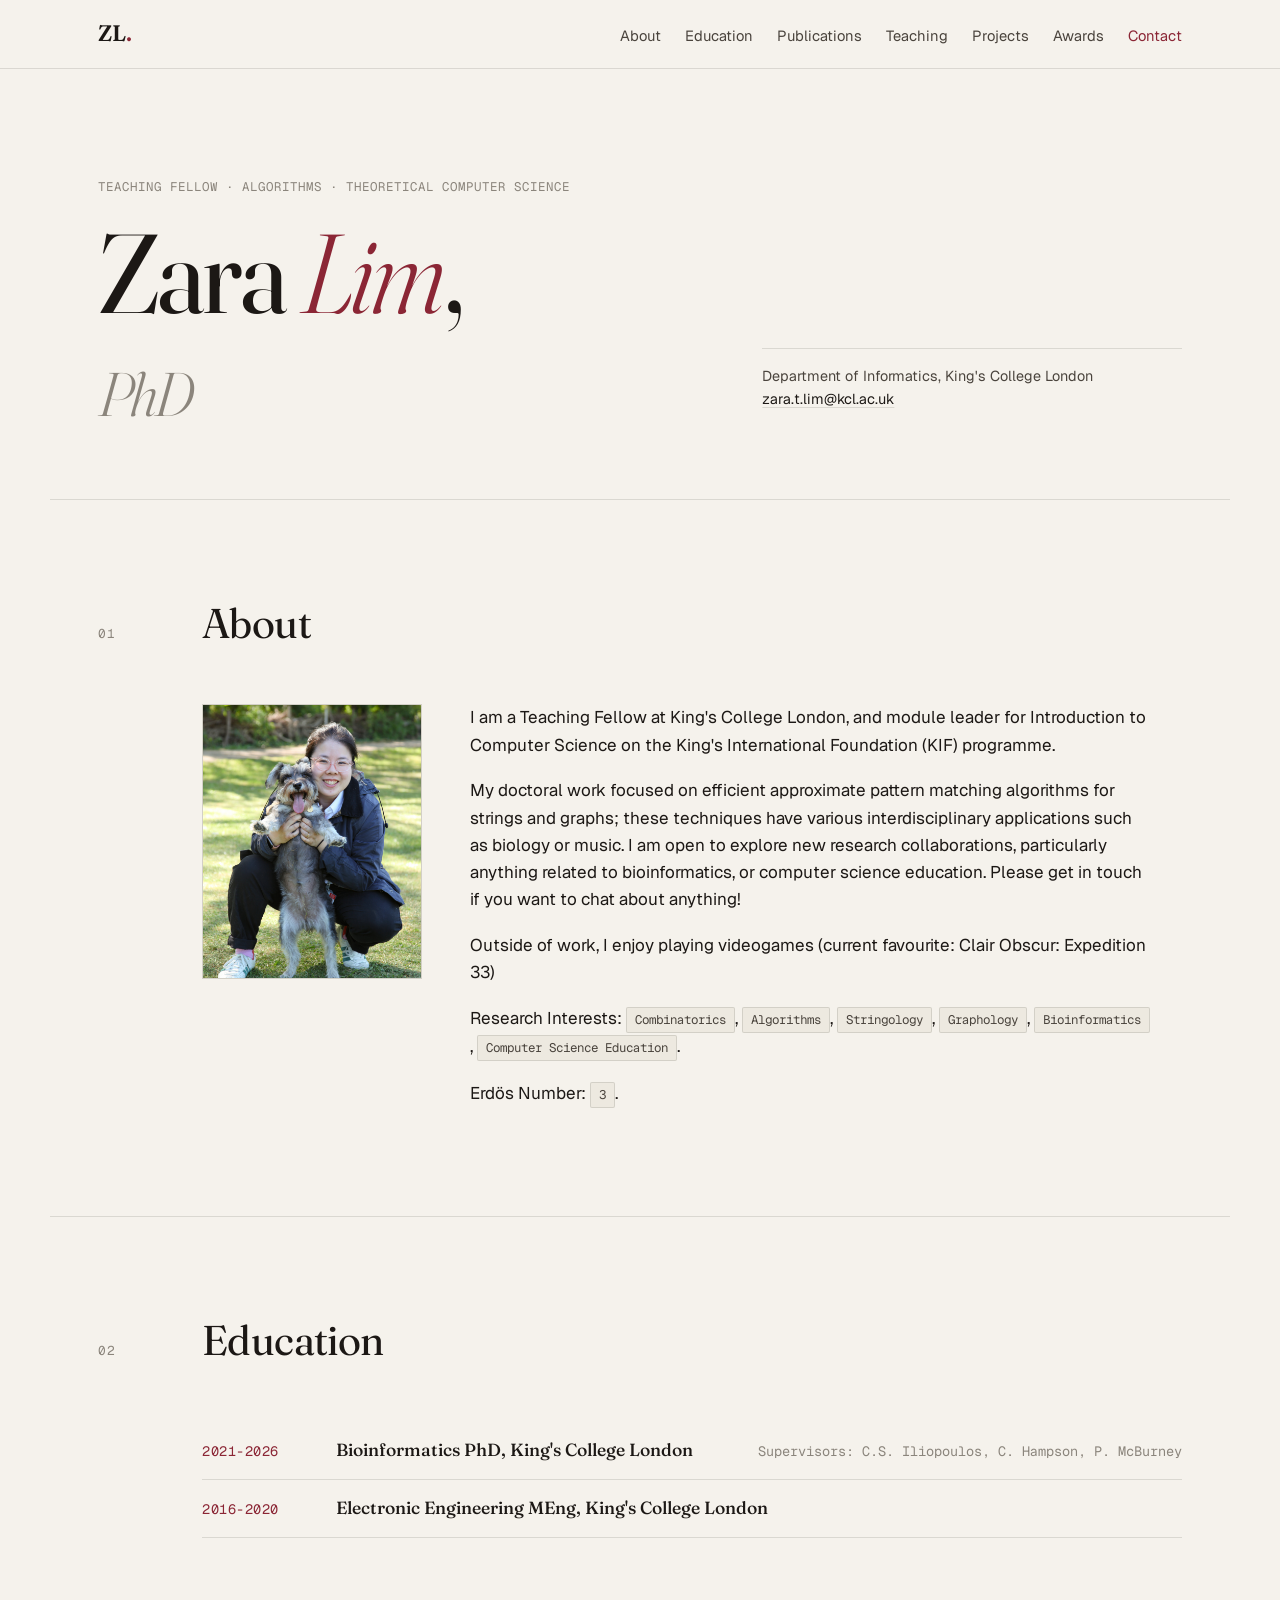
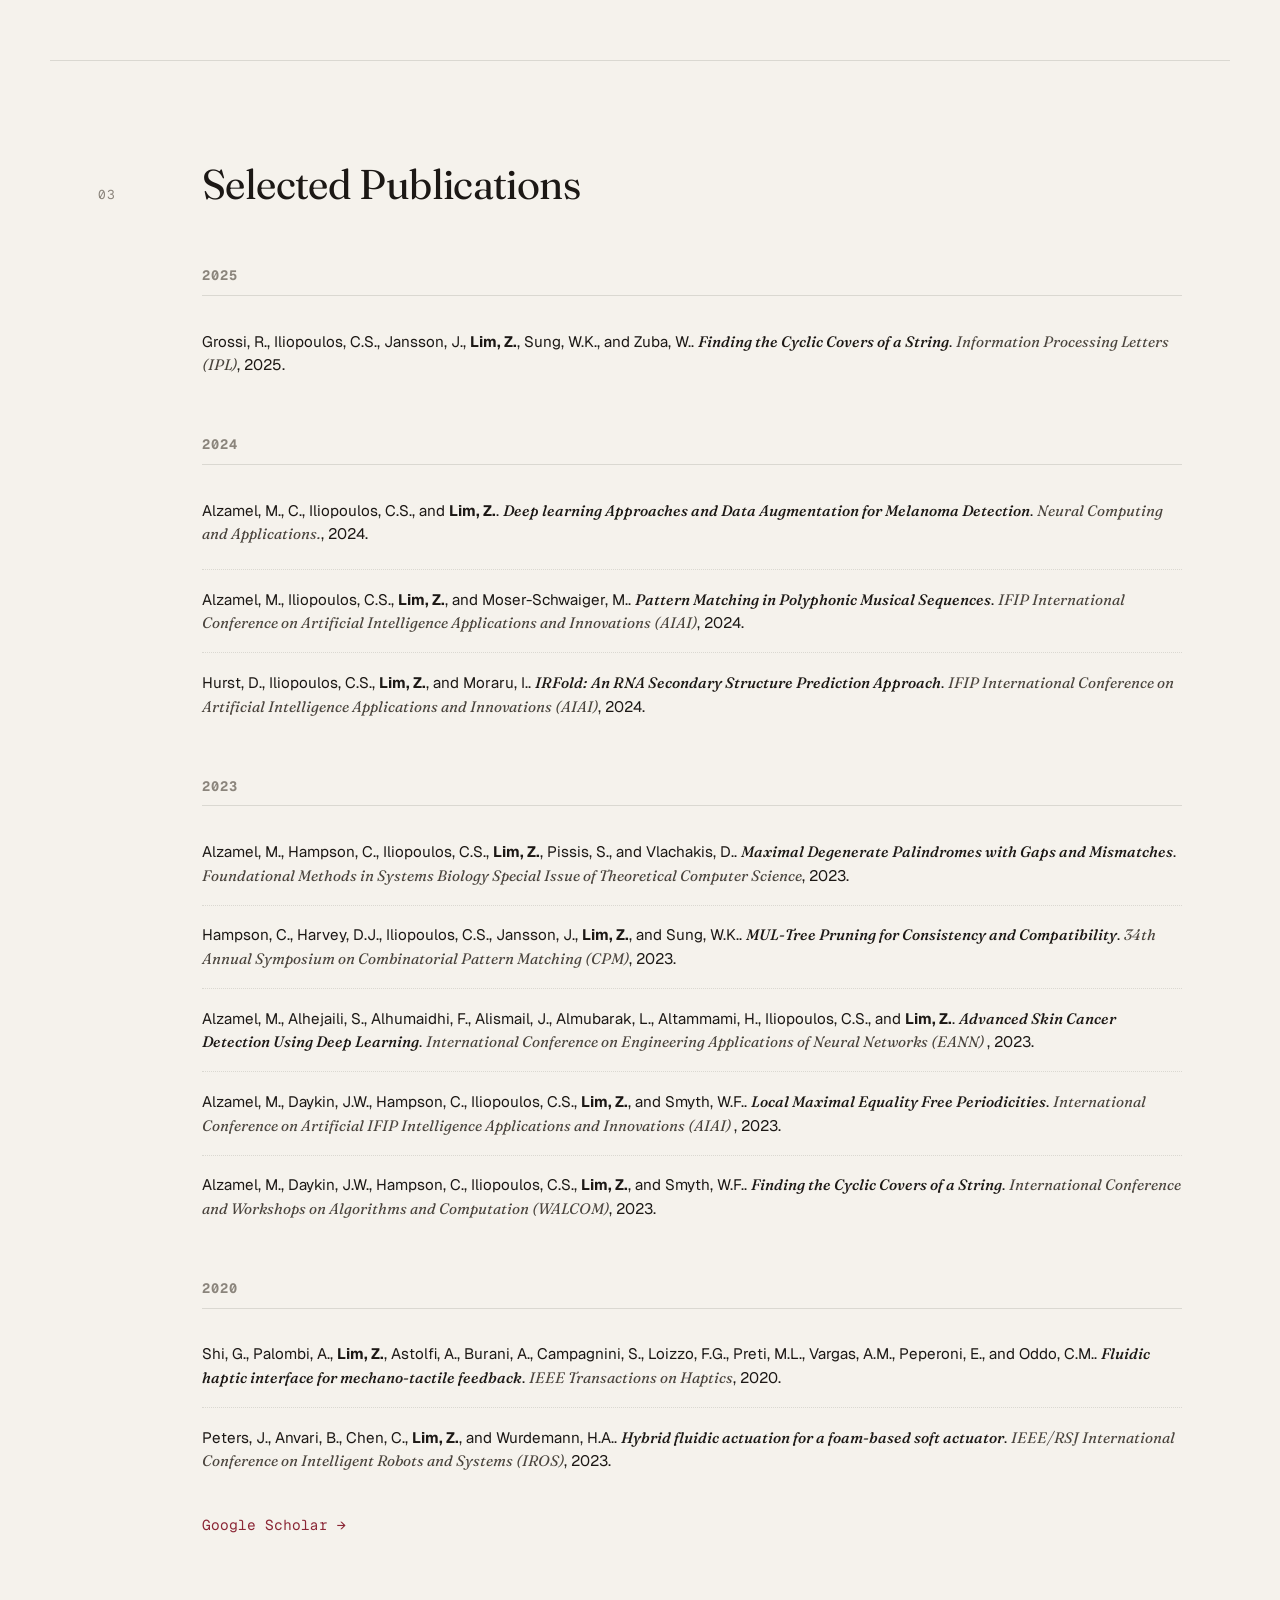
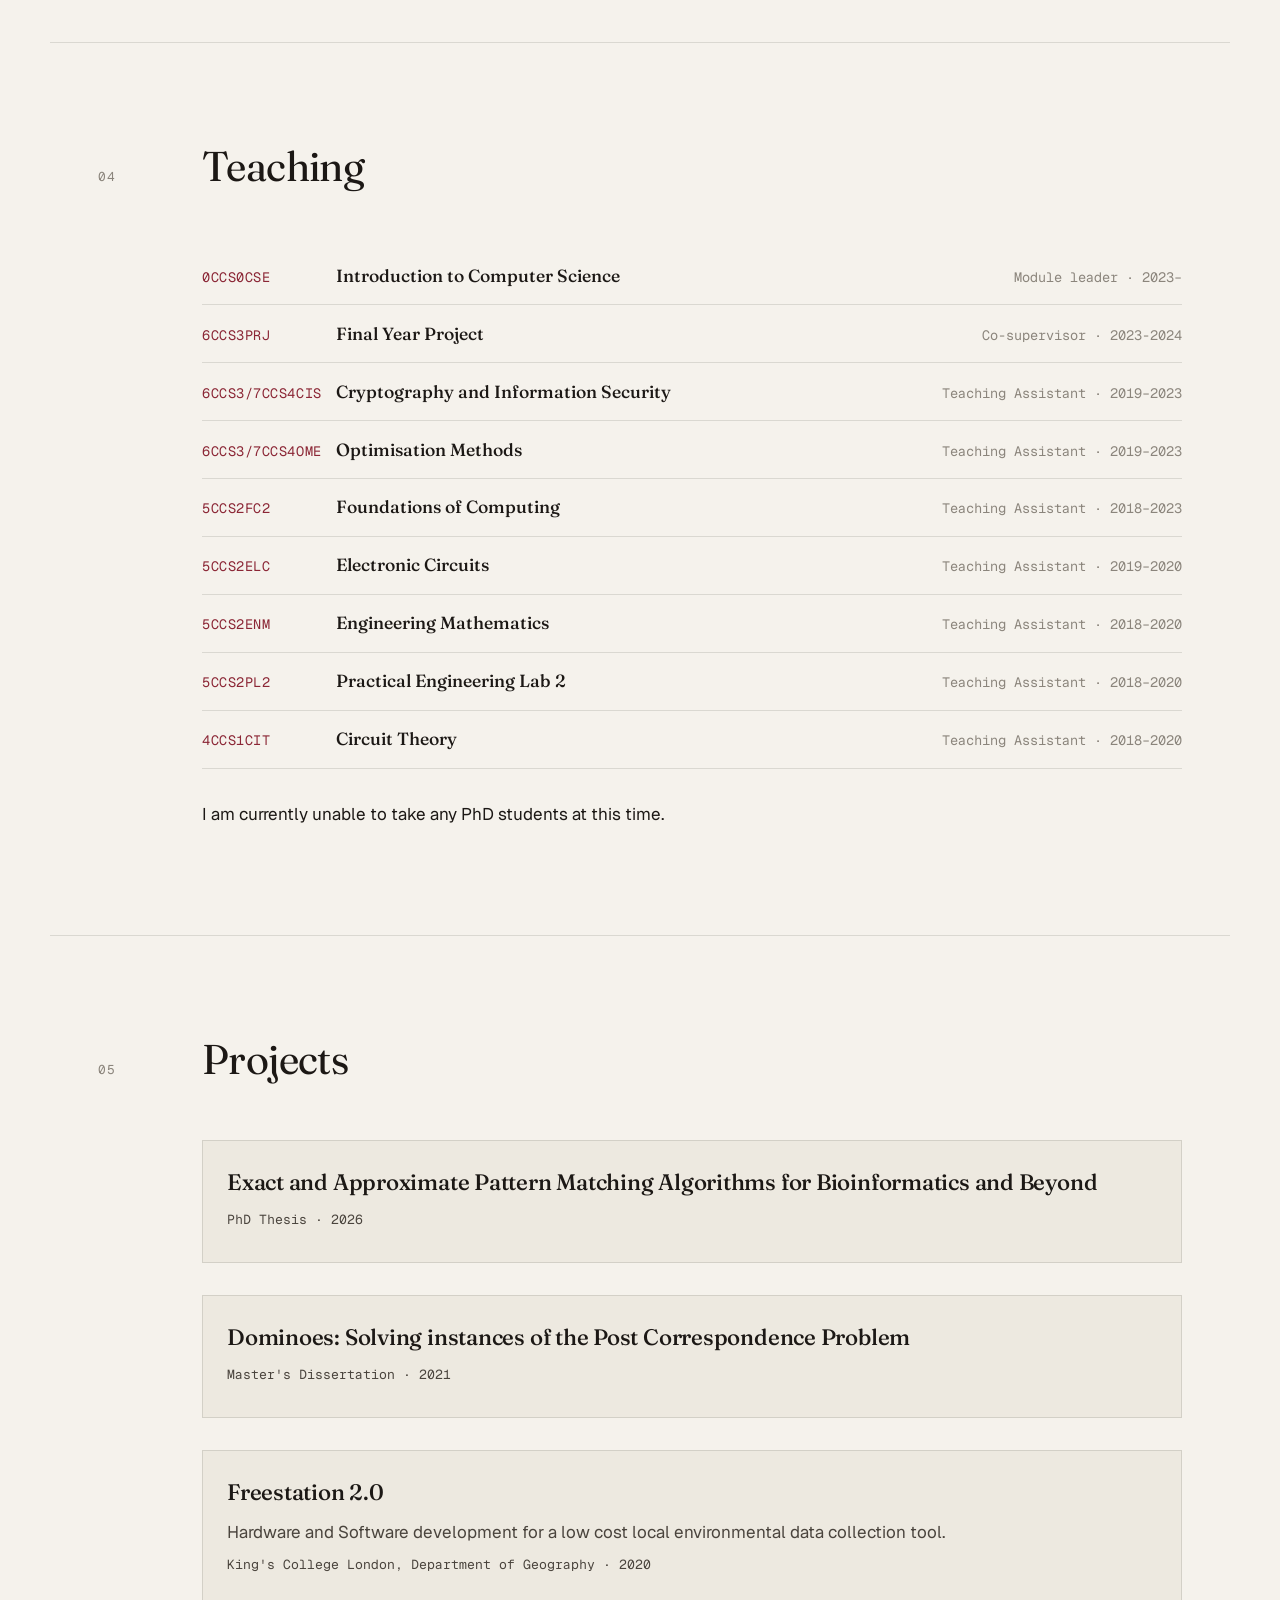
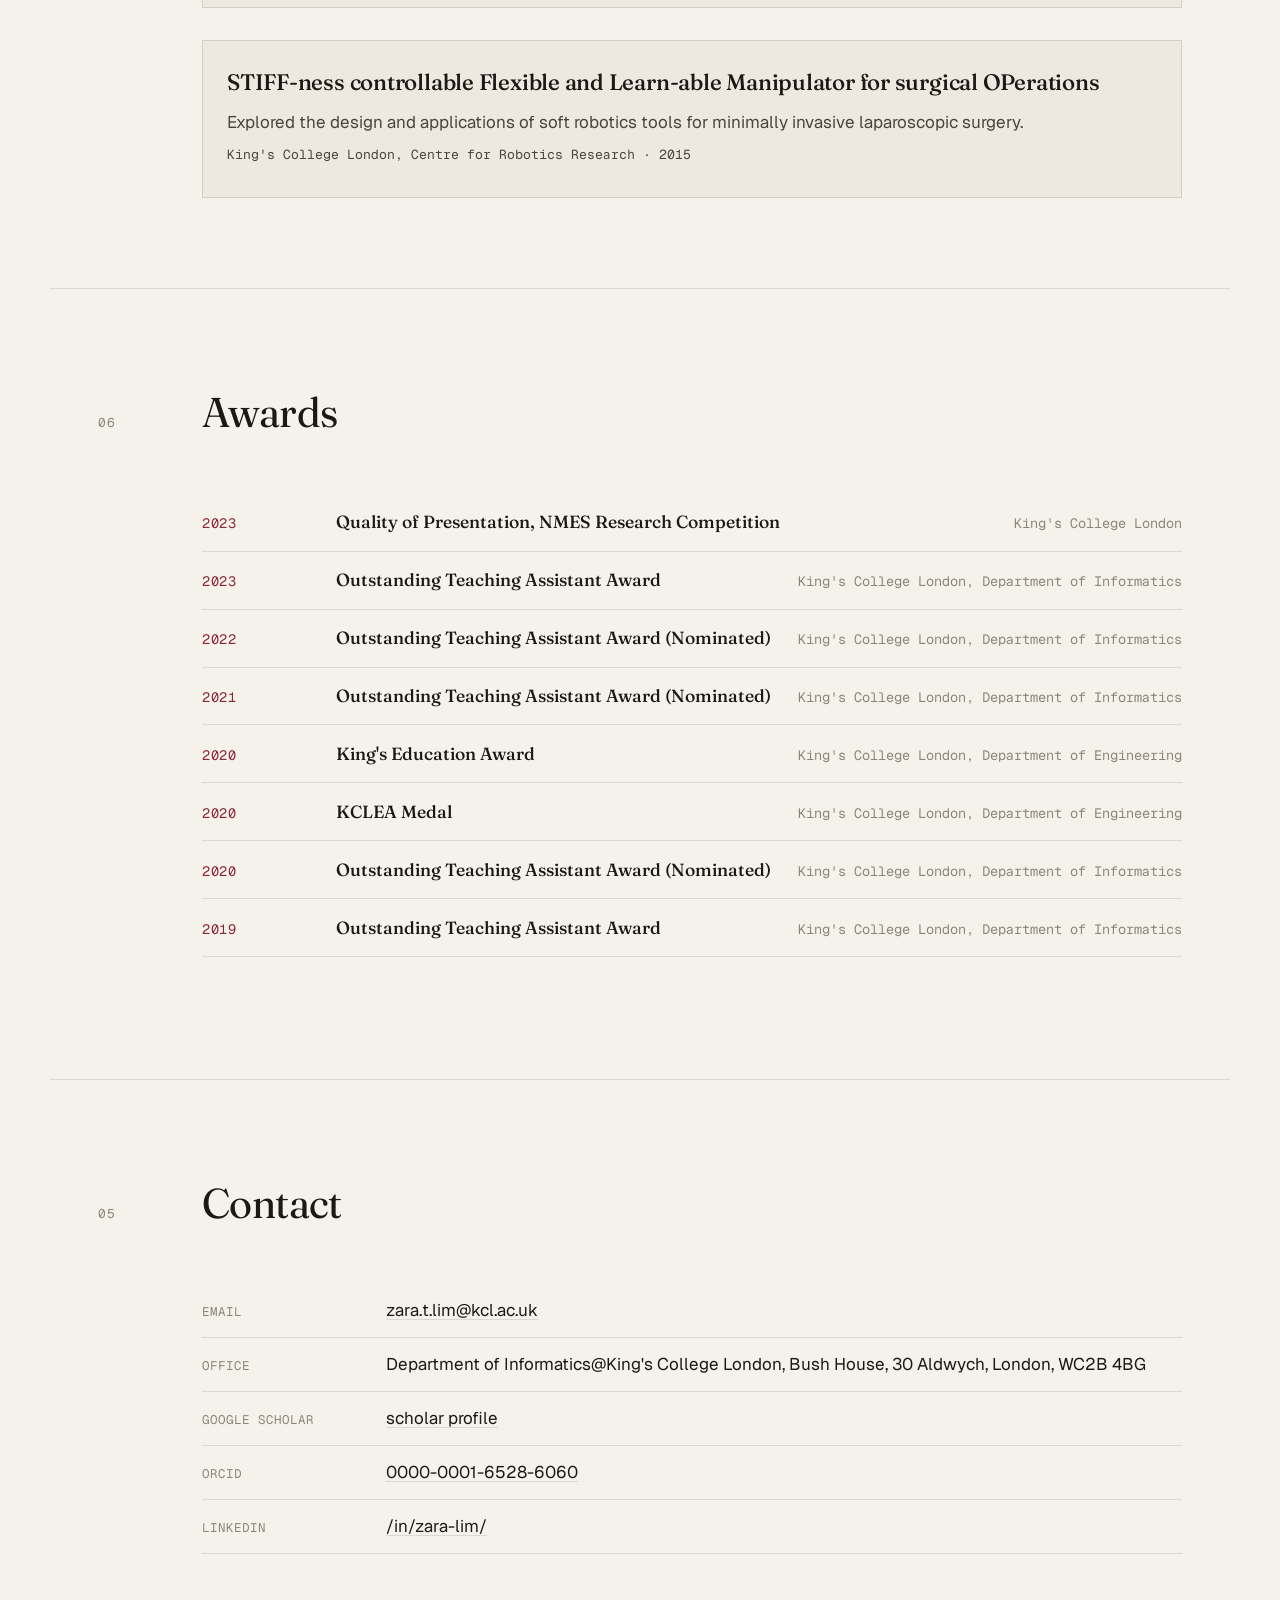
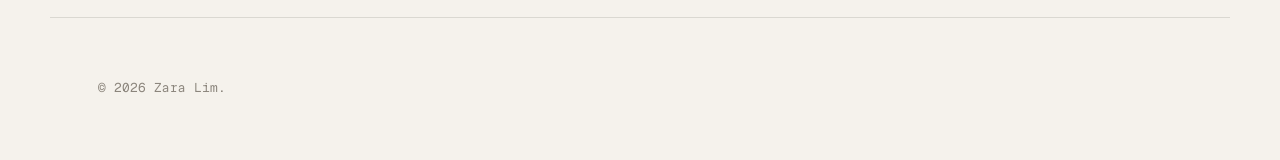
==== index.html @ 1a89c4ff "updated all personal details on index" ====
<!doctype html>
<html lang="en">
<head>
  <meta charset="utf-8">
  <meta name="viewport" content="width=device-width, initial-scale=1">
  <title>Dr Zara Lim — Algorithm Design and Analysis</title>
  <meta name="description" content="Teaching Fellow in Computer Science. Research on pattern matching algorithms for strings and graphs.">

  <!-- Social previews -->
  <meta property="og:title" content="Dr Zara Lim">
  <meta property="og:description" content="Teaching Fellow in Computer Science.">
  <meta property="og:type" content="profile">
  

  <!-- Fonts: Fraunces (display serif) + Geist (body sans) -->
  <link rel="preconnect" href="https://fonts.googleapis.com">
  <link rel="preconnect" href="https://fonts.gstatic.com" crossorigin>
  <link href="https://fonts.googleapis.com/css2?family=Fraunces:ital,opsz,wght@0,9..144,300..900;1,9..144,300..900&family=Geist:wght@300..700&family=Geist+Mono:wght@400;500&display=swap" rel="stylesheet">

  <link rel="stylesheet" href="assets/css/style.css">
</head>
<body>

  <!-- ============ NAVIGATION ============ -->
  <header class="nav">
    <div class="nav__inner">
      <a href="#top" class="nav__brand">ZL<span>.</span></a>
      <nav>
        <ul class="nav__links">
          <li><a href="#about">About</a></li>
          <li><a href="#education">Education</a></li>
          <li><a href="#publications">Publications</a></li>
          <li><a href="#teaching">Teaching</a></li>
          <li><a href="#projects">Projects</a></li>
          <li><a href="#awards">Awards</a></li>
          <li><a href="#contact">Contact</a></li>
        </ul>
      </nav>
    </div>
  </header>

  <main id="top">

    <!-- ============ HERO ============ -->
    <section class="hero">
      <div class="hero__grid">
        <div class="hero__intro">
          <p class="eyebrow">Teaching Fellow · Algorithms · Theoretical Computer Science</p>
          <h1 class="display">
            Zara <em>Lim</em>,<br>
            <span class="display--muted">PhD</span>
          </h1>
        </div>
        <aside class="hero__aside">
          <p class="meta">
            Department of Informatics, King's College London<br>
            <a href="mailto:zara.t.lim@kcl.ac.uk">zara.t.lim@kcl.ac.uk</a>
          </p>
        </aside>
      </div>
    </section>

    <!-- ============ ABOUT ============ -->
    <section id="about" class="section">
      <header class="section__head">
        <span class="section__num">01</span>
        <h2 class="section__title">About</h2>
      </header>
      <div class="section__body two-col">
        <div class="two-col__media">
          <!-- Replace with your photo -->
          <div class="portrait" aria-label="Portrait placeholder">
            <img src="assets/images/me.jpg" alt="" onerror="this.style.display='none'">
          </div>
        </div>
        <div class="two-col__text prose">
          <p>
            I am a Teaching Fellow at King's College London,
            and module leader for Introduction to Computer Science
            on the King's International Foundation (KIF) programme.
          </p>
          <p>
            My doctoral work focused on efficient approximate pattern matching 
            algorithms for strings and graphs; these techniques have various 
            interdisciplinary applications such as biology or music.

            I am open to explore new research collaborations, particularly 
            anything related to bioinformatics, or computer science education. 
            Please get in touch if you want to chat about anything!
          </p>
          <p>
            Outside of work, I enjoy playing videogames (current favourite: Clair Obscur: Expedition 33)
          </p>
          
          <p>
            Research Interests: 
            <span class="tag">Combinatorics</span>,
            <span class="tag">Algorithms</span>,
            <span class="tag">Stringology</span>,
            <span class="tag">Graphology</span>,
            <span class="tag">Bioinformatics</span>,
            <span class="tag">Computer Science Education</span>.
          </p>
          <p>
            Erdös Number: 
            <span class="tag">3</span>.
          </p>
        </div>
      </div>
    </section>



<!-- ============ EDUCATION ============ -->
    <section id="education" class="section">
      <header class="section__head">
        <span class="section__num">02</span>
        <h2 class="section__title">Education</h2>
      </header>
      
      <div class="section__body">
        <ul class="courses">
          
          <li>
            <span class="course__code">2021-2026</span>
            <span class="course__name">Bioinformatics PhD, King's College London</span>
            <span class="course__role">Supervisors: C.S. Iliopoulos, C. Hampson, P. McBurney</span>

          </li>
          <li>
            <span class="course__code">2016-2020</span>
            <span class="course__name">Electronic Engineering MEng, King's College London</span>
          </li>         
        </ul>

      </div>
    </section>
    
    


    <!-- ============ PUBLICATIONS ============ -->
    <section id="publications" class="section">
      <header class="section__head">
        <span class="section__num">03</span>
        <h2 class="section__title">Selected Publications</h2>
      </header>
      <div class="section__body">

        <h3 class="year">2025</h3>
        <ol class="pubs">
          <li class="pub">
            <span class="pub__authors">Grossi, R., Iliopoulos, C.S., Jansson, J., <strong>Lim, Z.</strong>, Sung, W.K., and Zuba, W.</span>.
            <span class="pub__title">Finding the Cyclic Covers of a String</span>.
            <em class="pub__venue">Information Processing Letters (IPL)</em>, 2025.
          </li>
        </ol>

        <h3 class="year">2024</h3>
        <ol class="pubs">
          <li class="pub">
            <span class="pub__authors">Alzamel, M., C., Iliopoulos, C.S., and <strong>Lim, Z.</strong></span>.
            <span class="pub__title">Deep learning Approaches and Data Augmentation for Melanoma Detection</span>.
            <em class="pub__venue">Neural Computing and Applications.</em>, 2024.
            <span class="pub__links">

            </span>
          </li>
          <li class="pub">
            <span class="pub__authors">Alzamel, M.,  Iliopoulos, C.S., <strong>Lim, Z.</strong>, and Moser-Schwaiger, M.</span>.
            <span class="pub__title">Pattern Matching in Polyphonic Musical Sequences</span>.
            <em class="pub__venue">IFIP International Conference on Artificial Intelligence Applications and Innovations (AIAI)</em>, 2024.
          </li>
          <li class="pub">
            <span class="pub__authors">Hurst, D., Iliopoulos, C.S., <strong>Lim, Z.</strong>, and Moraru, I.</span>.
            <span class="pub__title">IRFold: An RNA Secondary Structure Prediction Approach</span>.
            <em class="pub__venue">IFIP International Conference on Artificial Intelligence Applications and Innovations (AIAI)</em>, 2024.
          </li>
        </ol>

        <h3 class="year">2023</h3>
        <ol class="pubs">
          <li class="pub">
            <span class="pub__authors">Alzamel, M., Hampson, C., Iliopoulos, C.S., <strong>Lim, Z.</strong>, Pissis, S., and Vlachakis, D.</strong></span>.
            <span class="pub__title">Maximal Degenerate Palindromes with Gaps and Mismatches</span>.
            <em class="pub__venue">Foundational Methods in Systems Biology Special Issue of Theoretical Computer Science</em>, 2023.
            </span>
          </li>
          <li class="pub">
            <span class="pub__authors">Hampson, C., Harvey, D.J., Iliopoulos, C.S., Jansson, J., <strong>Lim, Z.</strong>, and Sung, W.K.</span>.
            <span class="pub__title">MUL-Tree Pruning for Consistency and Compatibility</span>.
            <em class="pub__venue">34th Annual Symposium on Combinatorial Pattern Matching (CPM)</em>, 2023.
          </li>
          <li class="pub">
            <span class="pub__authors">Alzamel, M., Alhejaili, S., Alhumaidhi, F., Alismail, J., Almubarak, L., Altammami, H., Iliopoulos, C.S., and <strong>Lim, Z.</strong></span>.
            <span class="pub__title">Advanced Skin Cancer Detection Using Deep Learning</span>.
            <em class="pub__venue">International Conference on Engineering Applications of Neural Networks (EANN) </em>, 2023.
          </li>
          <li class="pub">
            <span class="pub__authors">Alzamel, M., Daykin, J.W., Hampson, C., Iliopoulos, C.S., <strong>Lim, Z.</strong>, and Smyth, W.F.</span>.
            <span class="pub__title">Local Maximal Equality Free Periodicities</span>.
            <em class="pub__venue">International Conference on Artificial IFIP Intelligence Applications and Innovations (AIAI) </em>, 2023.
          </li>
          <li class="pub">
            <span class="pub__authors">Alzamel, M., Daykin, J.W., Hampson, C., Iliopoulos, C.S., <strong>Lim, Z.</strong>, and Smyth, W.F.</span>.
            <span class="pub__title">Finding the Cyclic Covers of a String</span>.
            <em class="pub__venue">International Conference and Workshops on Algorithms and Computation (WALCOM)</em>, 2023.
          </li>
          </ol>
          
        <h3 class="year">2020</h3>
        <ol class="pubs">
          <li class="pub">
            <span class="pub__authors">Shi, G., Palombi, A., <strong>Lim, Z.</strong>, Astolfi, A., Burani, A., Campagnini, S., Loizzo, F.G., Preti, M.L., Vargas, A.M., Peperoni, E., and Oddo, C.M.</strong></span>.
            <span class="pub__title">Fluidic haptic interface for mechano-tactile feedback</span>.
            <em class="pub__venue">IEEE Transactions on Haptics</em>, 2020.
            </span>
          </li>
          <li class="pub">
            <span class="pub__authors">Peters, J., Anvari, B., Chen, C., <strong>Lim, Z.</strong>, and Wurdemann, H.A.</span>.
            <span class="pub__title">Hybrid fluidic actuation for a foam-based soft actuator</span>.
            <em class="pub__venue">IEEE/RSJ International Conference on Intelligent Robots and Systems (IROS)</em>, 2023.
          </li>

        </ol>

        <p class="more"><a href="https://scholar.google.com/citations?user=2sN--UwAAAAJ&hl=en&oi=ao">Google Scholar →</a></p>
      </div>
    </section>

    <!-- ============ TEACHING ============ -->
    <section id="teaching" class="section">
      <header class="section__head">
        <span class="section__num">04</span>
        <h2 class="section__title">Teaching</h2>
      </header>
      <div class="section__body">
        <ul class="courses">
          
          <li>
            <span class="course__code">0CCS0CSE</span>
            <span class="course__name">Introduction to Computer Science</span>
            <span class="course__role">Module leader · 2023–</span>
          </li>
          <li>
            <span class="course__code">6CCS3PRJ</span>
            <span class="course__name">Final Year Project</span>
            <span class="course__role">Co-supervisor · 2023-2024</span>
          </li>
          <li>
            <span class="course__code">6CCS3/7CCS4CIS</span>
            <span class="course__name">Cryptography and Information Security</span>
            <span class="course__role">Teaching Assistant · 2019–2023</span>
          </li>
          <li>
            <span class="course__code">6CCS3/7CCS4OME</span>
            <span class="course__name">Optimisation Methods</span>
            <span class="course__role">Teaching Assistant · 2019–2023</span>
          </li>
          <li>
            <span class="course__code">5CCS2FC2</span>
            <span class="course__name">Foundations of Computing</span>
            <span class="course__role">Teaching Assistant · 2018–2023</span>
          </li>
          <li>
            <span class="course__code">5CCS2ELC</span>
            <span class="course__name">Electronic Circuits</span>
            <span class="course__role">Teaching Assistant · 2019–2020</span>
          </li>
          <li>
            <span class="course__code">5CCS2ENM</span>
            <span class="course__name">Engineering Mathematics</span>
            <span class="course__role">Teaching Assistant · 2018–2020</span>
          </li>
          <li>
            <span class="course__code">5CCS2PL2</span>
            <span class="course__name">Practical Engineering Lab 2</span>
            <span class="course__role">Teaching Assistant · 2018–2020</span>
          </li>
          <li>
            <span class="course__code">4CCS1CIT</span>
            <span class="course__name">Circuit Theory</span>
            <span class="course__role">Teaching Assistant · 2018–2020</span>
          </li>

        </ul>

        <p class="prose">
          I am currently unable to take any PhD students at this time.
        </p>
      </div>
    </section>

    <!-- ============ PROJECTS ============ -->
    <section id="projects" class="section">
      <header class="section__head">
        <span class="section__num">05</span>
        <h2 class="section__title">Projects</h2>
      </header>
      <div class="section__body">
        <ul class="projects">
          <li class="project">
            <h3>Exact and Approximate Pattern Matching Algorithms for Bioinformatics and Beyond</h3>
            <p class="project__meta">PhD Thesis · 2026 </p>
          </li>
          <li class="project">
            <h3>Dominoes: Solving instances of the Post Correspondence Problem</h3>
            <p class="project__meta">Master's Dissertation · 2021 </p>
          </li>
          <li class="project">
            <h3>Freestation 2.0</h3>
            <p>Hardware and Software development for a low cost local environmental data collection tool.
            </p>
            <p class="project__meta">King's College London, Department of Geography · 2020 </p>
          </li>

          <li class="project">
            <h3>STIFF-ness controllable Flexible and Learn-able Manipulator for surgical OPerations</h3>
            <p>Explored the design and applications of soft robotics tools for minimally invasive laparoscopic surgery. </p>
            <p class="project__meta">King's College London, Centre for Robotics Research · 2015 </p>
          </li>
        </ul>
      </div>
    </section>



<!-- ============ AWARDS ============ -->
    <section id="awards" class="section">
      <header class="section__head">
        <span class="section__num">06</span>
        <h2 class="section__title">Awards</h2>
      </header>
      <div class="section__body">
        <ul class="courses">
          
          <li>
            <span class="course__code">2023</span>
            <span class="course__name">Quality of Presentation, NMES Research Competition </span>
            <span class="course__role">King's College London</span>
          </li>
          <li>
            <span class="course__code">2023</span>
            <span class="course__name">Outstanding Teaching Assistant Award</span>
            <span class="course__role">King's College London, Department of Informatics</span>
          </li>
          <li>
            <span class="course__code">2022</span>
            <span class="course__name">Outstanding Teaching Assistant Award (Nominated)</span>
            <span class="course__role">King's College London, Department of Informatics</span>
          </li>
          <li>
            <span class="course__code">2021</span>
            <span class="course__name">Outstanding Teaching Assistant Award (Nominated)</span>
            <span class="course__role">King's College London, Department of Informatics</span>
          </li>
          <li>
            <span class="course__code">2020</span>
            <span class="course__name">King's Education Award</span>
            <span class="course__role">King's College London, Department of Engineering</span>
          </li>
          <li>
            <span class="course__code">2020</span>
            <span class="course__name">KCLEA Medal</span>
            <span class="course__role">King's College London, Department of Engineering</span>
          </li>
          <li>
            <span class="course__code">2020</span>
            <span class="course__name">Outstanding Teaching Assistant Award (Nominated)</span>
            <span class="course__role">King's College London, Department of Informatics</span>
          </li>
          <li>
            <span class="course__code">2019</span>
            <span class="course__name">Outstanding Teaching Assistant Award</span>
            <span class="course__role">King's College London, Department of Informatics</span>
          </li>

              

        </ul>


      </div>
    </section>





    <!-- ============ CONTACT ============ -->
    <section id="contact" class="section section--contact">
      <header class="section__head">
        <span class="section__num">05</span>
        <h2 class="section__title">Contact</h2>
      </header>
      <div class="section__body">
        <ul class="contact">
          <li><span>Email</span><a href="mailto:zara.t.lim@.ac.uk">zara.t.lim@kcl.ac.uk</a></li>
          <li><span>Office</span>Department of Informatics@King's College London, Bush House, 30 Aldwych, London, WC2B 4BG</li>
          <li><span>Google Scholar</span><a href="https://scholar.google.com/citations?user=2sN--UwAAAAJ&hl=en&oi=ao">scholar profile</a></li>
          <li><span>ORCID</span><a href="https://orcid.org/0000-0001-6528-6060">0000-0001-6528-6060</a></li>
          <li><span>LinkedIn</span><a href="https://www.linkedin.com/in/zara-lim/">/in/zara-lim/</a></li>
        </ul>
      </div>
    </section>

  </main>

  <footer class="foot">
    <p>© <span id="year"></span> Zara Lim.</p>
  </footer>

  <script src="assets/js/main.js"></script>
</body>
</html>
---- assets/css/style.css ----
/* =========================================================
   Personal academic site — refined editorial aesthetic
   Display: Fraunces (variable serif)   Body: Geist (sans)
   ========================================================= */

:root {
  /* palette */
  --bg:        #f5f2ec;          /* warm cream */
  --bg-soft:   #ede9e0;
  --ink:       #1c1815;          /* warm near-black */
  --ink-2:     #4a443d;
  --muted:     #8b857c;
  --rule:      rgba(28,24,21,0.12);
  --accent:    #8b2635;          /* deep oxblood */
  --accent-2:  #6e1c28;

  /* type */
  --display:   "Fraunces", "Times New Roman", serif;
  --body:      "Geist", -apple-system, BlinkMacSystemFont, sans-serif;
  --mono:      "Geist Mono", "SF Mono", Menlo, monospace;

  /* layout */
  --maxw:      1180px;
  --gutter:    clamp(1.25rem, 4vw, 3rem);
  --rhythm:    clamp(4rem, 10vh, 8rem);
}

* { box-sizing: border-box; }

html { scroll-behavior: smooth; }

body {
  margin: 0;
  background: var(--bg);
  color: var(--ink);
  font-family: var(--body);
  font-size: 17px;
  line-height: 1.6;
  font-feature-settings: "ss01", "cv11";
  -webkit-font-smoothing: antialiased;
  text-rendering: optimizeLegibility;
}

a {
  color: var(--ink);
  text-decoration: underline;
  text-decoration-color: var(--rule);
  text-underline-offset: 3px;
  text-decoration-thickness: 1px;
  transition: text-decoration-color .2s, color .2s;
}
a:hover { text-decoration-color: var(--accent); color: var(--accent); }

em { font-style: italic; font-family: var(--display); font-weight: 400; }

/* =========================================================
   NAV
   ========================================================= */
.nav {
  position: sticky; top: 0; z-index: 50;
  background: color-mix(in srgb, var(--bg) 88%, transparent);
  backdrop-filter: blur(12px);
  -webkit-backdrop-filter: blur(12px);
  border-bottom: 1px solid var(--rule);
}
.nav__inner {
  max-width: var(--maxw);
  margin: 0 auto;
  padding: 1rem var(--gutter);
  display: flex;
  align-items: baseline;
  justify-content: space-between;
  gap: 2rem;
}
.nav__brand {
  font-family: var(--display);
  font-weight: 600;
  font-size: 1.4rem;
  letter-spacing: -0.01em;
  text-decoration: none;
}
.nav__brand span { color: var(--accent); }
.nav__links {
  list-style: none;
  display: flex;
  flex-wrap: wrap;
  gap: 1.5rem;
  padding: 0; margin: 0;
  font-size: .92rem;
}
.nav__links a {
  text-decoration: none;
  color: var(--ink-2);
}
.nav__links a:hover { color: var(--accent); }

/* =========================================================
   HERO
   ========================================================= */
.hero {
  max-width: var(--maxw);
  margin: 0 auto;
  padding: clamp(4rem, 12vh, 9rem) var(--gutter) clamp(3rem, 8vh, 6rem);
}
.hero__grid {
  display: grid;
  grid-template-columns: 1.4fr 1fr;
  gap: clamp(2rem, 6vw, 5rem);
  align-items: end;
}
@media (max-width: 760px) {
  .hero__grid { grid-template-columns: 1fr; }
}

.eyebrow {
  font-family: var(--mono);
  font-size: .78rem;
  letter-spacing: 0.08em;
  text-transform: uppercase;
  color: var(--muted);
  margin: 0 0 1.5rem;
}

.display {
  font-family: var(--display);
  font-weight: 400;
  font-size: clamp(3.2rem, 9vw, 7rem);
  line-height: .92;
  letter-spacing: -0.025em;
  margin: 0;
  font-variation-settings: "opsz" 144;
}
.display em {
  font-style: italic;
  font-weight: 300;
  color: var(--accent);
}
.display--muted {
  color: var(--muted);
  font-size: .55em;
  font-style: italic;
  font-weight: 300;
}

.hero__aside { padding-bottom: 1rem; }

.lede {
  font-family: var(--display);
  font-size: 1.25rem;
  font-weight: 300;
  line-height: 1.45;
  margin: 0 0 1.5rem;
  font-variation-settings: "opsz" 36;
}

.meta {
  font-size: .9rem;
  color: var(--ink-2);
  margin: 0;
  border-top: 1px solid var(--rule);
  padding-top: 1rem;
}

/* =========================================================
   SECTIONS
   ========================================================= */
.section {
  max-width: var(--maxw);
  margin: 0 auto;
  padding: var(--rhythm) var(--gutter);
  border-top: 1px solid var(--rule);
}

.section__head {
  display: grid;
  grid-template-columns: 80px 1fr;
  gap: 1.5rem;
  align-items: baseline;
  margin-bottom: 3rem;
}
@media (max-width: 600px) {
  .section__head { grid-template-columns: 50px 1fr; gap: 1rem; }
}

.section__num {
  font-family: var(--mono);
  font-size: .8rem;
  color: var(--muted);
  letter-spacing: 0.05em;
}

.section__title {
  font-family: var(--display);
  font-size: clamp(1.8rem, 4vw, 2.6rem);
  font-weight: 400;
  margin: 0;
  letter-spacing: -0.015em;
  font-variation-settings: "opsz" 60;
}

.section__body { padding-left: calc(80px + 1.5rem); }
@media (max-width: 600px) {
  .section__body { padding-left: 0; }
}

.prose p { margin: 0 0 1.1em; max-width: 62ch; }

/* two-column about block */
.two-col {
  display: grid;
  grid-template-columns: 220px 1fr;
  gap: 3rem;
  align-items: start;
}
@media (max-width: 760px) {
  .two-col { grid-template-columns: 1fr; gap: 2rem; }
}
.portrait {
  aspect-ratio: 4 / 5;
  background: var(--bg-soft);
  border: 1px solid var(--rule);
  overflow: hidden;
  position: relative;
}
.portrait::before {
  content: "portrait";
  position: absolute; inset: 0;
  display: grid; place-items: center;
  font-family: var(--mono);
  font-size: .75rem;
  color: var(--muted);
  letter-spacing: 0.1em;
  text-transform: uppercase;
}
.portrait img {
  position: relative; z-index: 1;
  width: 100%; height: 100%;
  object-fit: cover;
}

.tag {
  display: inline-block;
  font-family: var(--mono);
  font-size: .78rem;
  padding: 2px 8px;
  background: var(--bg-soft);
  border: 1px solid var(--rule);
  border-radius: 2px;
  color: var(--ink-2);
}

/* =========================================================
   RESEARCH topics
   ========================================================= */
.topics {
  list-style: none;
  padding: 0; margin: 0;
  display: grid;
  grid-template-columns: repeat(2, 1fr);
  gap: 2.5rem 3rem;
}
@media (max-width: 700px) { .topics { grid-template-columns: 1fr; gap: 2rem; } }

.topic h3 {
  font-family: var(--display);
  font-weight: 500;
  font-size: 1.3rem;
  margin: 0 0 .5rem;
  letter-spacing: -0.01em;
  position: relative;
}
.topic h3::before {
  content: "";
  display: inline-block;
  width: 24px; height: 1px;
  background: var(--accent);
  margin-right: .75rem;
  vertical-align: middle;
}
.topic p { margin: 0; color: var(--ink-2); max-width: 50ch; }

/* =========================================================
   PUBLICATIONS
   ========================================================= */
.year {
  font-family: var(--mono);
  font-size: .85rem;
  color: var(--muted);
  letter-spacing: 0.08em;
  margin: 2.5rem 0 1rem;
  padding-bottom: .5rem;
  border-bottom: 1px solid var(--rule);
}
.year:first-of-type { margin-top: 0; }

.pubs { list-style: none; padding: 0; margin: 0 0 1rem; }
.pub {
  padding: 1.1rem 0;
  border-bottom: 1px dotted var(--rule);
  font-size: .95rem;
  line-height: 1.55;
}
.pub:last-child { border-bottom: 0; }
.pub__title {
  font-family: var(--display);
  font-weight: 500;
  font-style: italic;
  color: var(--ink);
}
.pub__venue { color: var(--ink-2); }
.pub__links {
  display: block;
  margin-top: .35rem;
  font-family: var(--mono);
  font-size: .82rem;
  color: var(--muted);
}
.pub__links a { color: var(--accent); text-decoration: none; }
.pub__links a:hover { text-decoration: underline; }

.more { margin-top: 1.5rem; font-family: var(--mono); font-size: .9rem; }
.more a { text-decoration: none; color: var(--accent); }

/* =========================================================
   TEACHING
   ========================================================= */
.courses { list-style: none; padding: 0; margin: 0 0 2rem; }
.courses li {
  display: grid;
  grid-template-columns: 110px 1fr auto;
  gap: 1.5rem;
  padding: .9rem 0;
  border-bottom: 1px solid var(--rule);
  align-items: baseline;
}
@media (max-width: 600px) {
  .courses li { grid-template-columns: 1fr; gap: .25rem; padding: 1rem 0; }
}
.course__code {
  font-family: var(--mono);
  font-size: .85rem;
  color: var(--accent);
  letter-spacing: 0.04em;
}
.course__name {
  font-family: var(--display);
  font-size: 1.1rem;
  font-weight: 500;
}
.course__role {
  font-size: .85rem;
  color: var(--muted);
  font-family: var(--mono);
}

/* =========================================================
   PROJECTS
   ========================================================= */
.projects { list-style: none; padding: 0; margin: 0; display: grid; gap: 2rem; }
.project {
  padding: 1.5rem;
  background: var(--bg-soft);
  border: 1px solid var(--rule);
  transition: transform .25s, border-color .25s;
}
.project:hover { transform: translateY(-2px); border-color: var(--accent); }
.project h3 {
  font-family: var(--display);
  font-weight: 500;
  font-size: 1.4rem;
  margin: 0 0 .5rem;
  letter-spacing: -0.01em;
}
.project p { margin: 0 0 .5rem; color: var(--ink-2); }
.project__meta {
  font-family: var(--mono);
  font-size: .82rem;
  color: var(--muted);
}
.project__meta a { color: var(--accent); text-decoration: none; }

/* =========================================================
   CONTACT
   ========================================================= */
.section--contact { padding-bottom: calc(var(--rhythm) * .7); }
.contact { list-style: none; padding: 0; margin: 0; }
.contact li {
  display: grid;
  grid-template-columns: 160px 1fr;
  gap: 1.5rem;
  padding: .8rem 0;
  border-bottom: 1px solid var(--rule);
  align-items: baseline;
}
@media (max-width: 600px) {
  .contact li { grid-template-columns: 1fr; gap: .15rem; }
}
.contact li span:first-child {
  font-family: var(--mono);
  font-size: .78rem;
  color: var(--muted);
  letter-spacing: 0.08em;
  text-transform: uppercase;
}

/* =========================================================
   FOOTER
   ========================================================= */
.foot {
  max-width: var(--maxw);
  margin: 0 auto;
  padding: 3rem var(--gutter);
  border-top: 1px solid var(--rule);
  font-family: var(--mono);
  font-size: .8rem;
  color: var(--muted);
}
.foot a { color: var(--muted); text-decoration: underline; text-decoration-color: var(--rule); }
.foot a:hover { color: var(--accent); }

/* =========================================================
   DARK MODE (optional — uncomment to enable system preference)
   ========================================================= */
/*
@media (prefers-color-scheme: dark) {
  :root {
    --bg: #15110d;
    --bg-soft: #1f1a14;
    --ink: #f0ebe0;
    --ink-2: #c6bfb1;
    --muted: #8a8377;
    --rule: rgba(240,235,224,0.12);
    --accent: #d4736b;
  }
}
*/

/* =========================================================
   PRINT (CV-style)
   ========================================================= */
@media print {
  .nav, .foot { display: none; }
  body { background: white; color: black; font-size: 11pt; }
  .section { padding: 1rem 0; border-top: 1px solid #999; }
  a { color: black; text-decoration: none; }
}
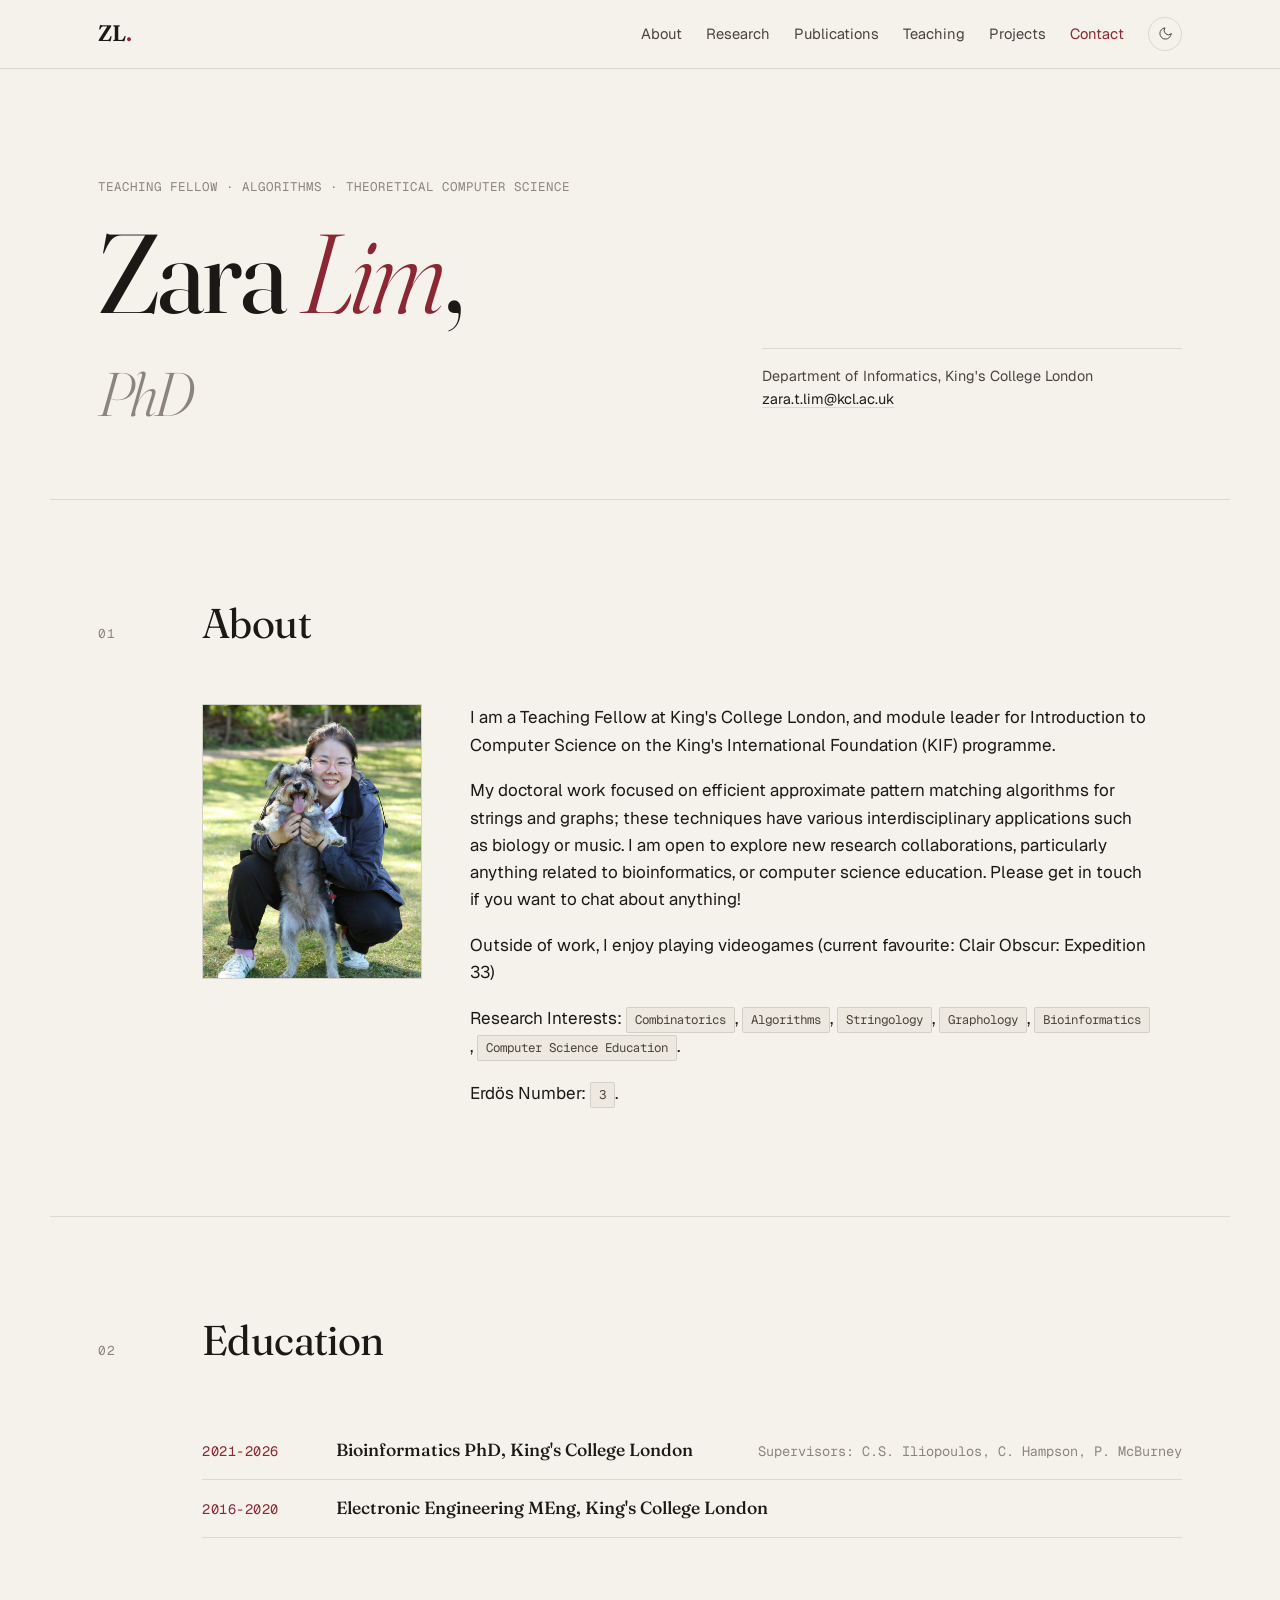
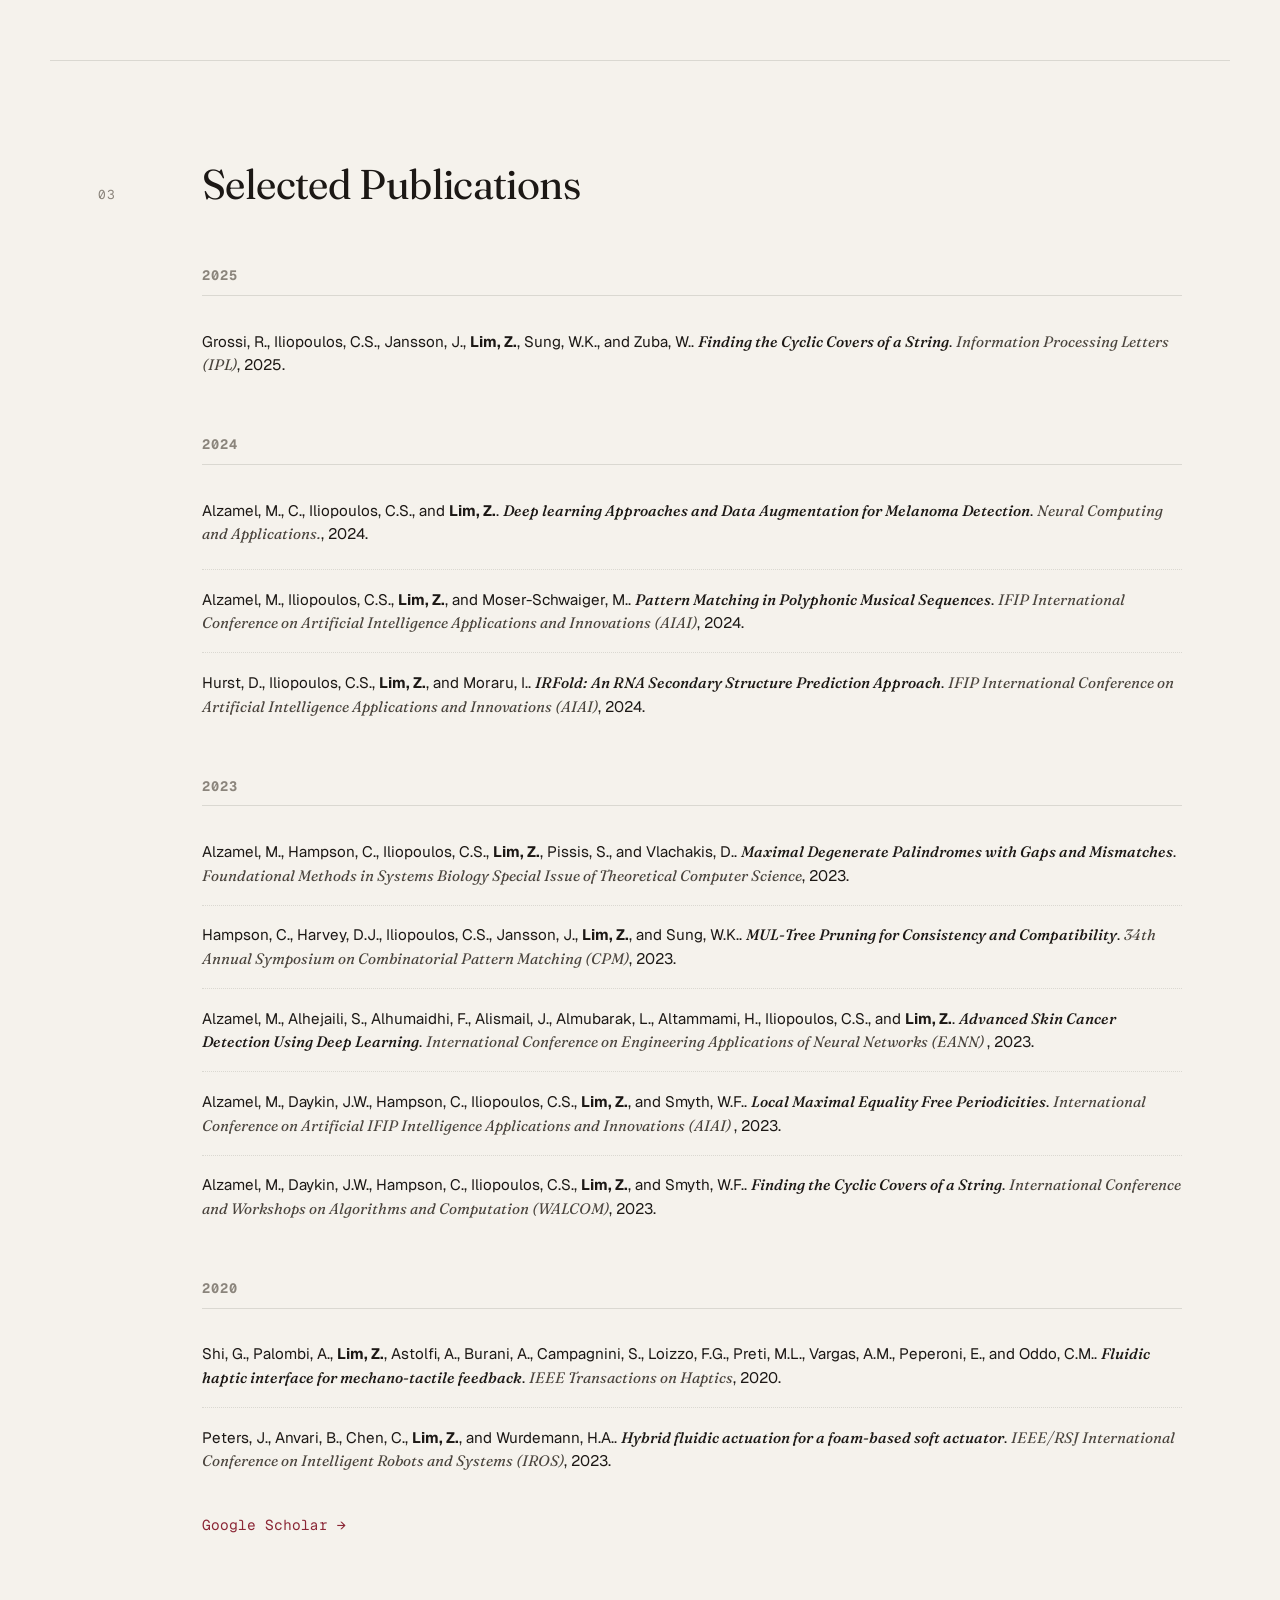
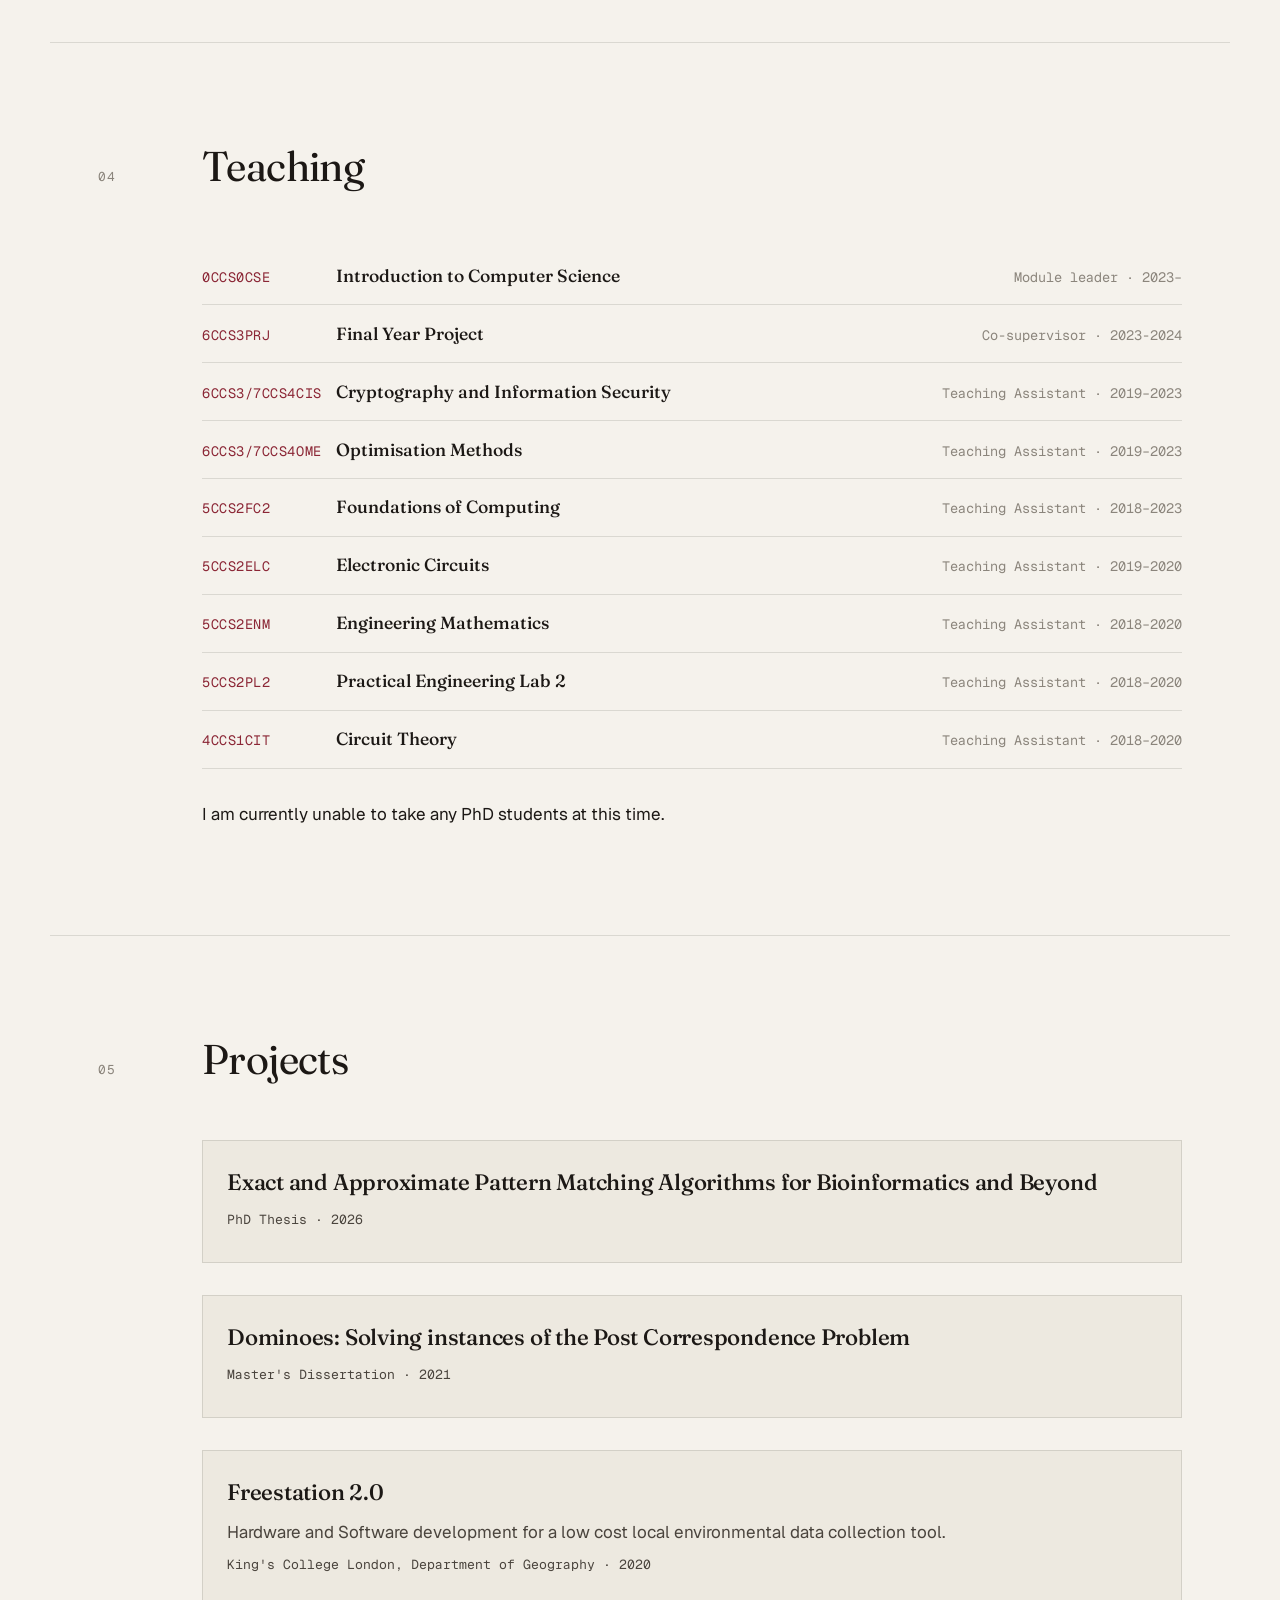
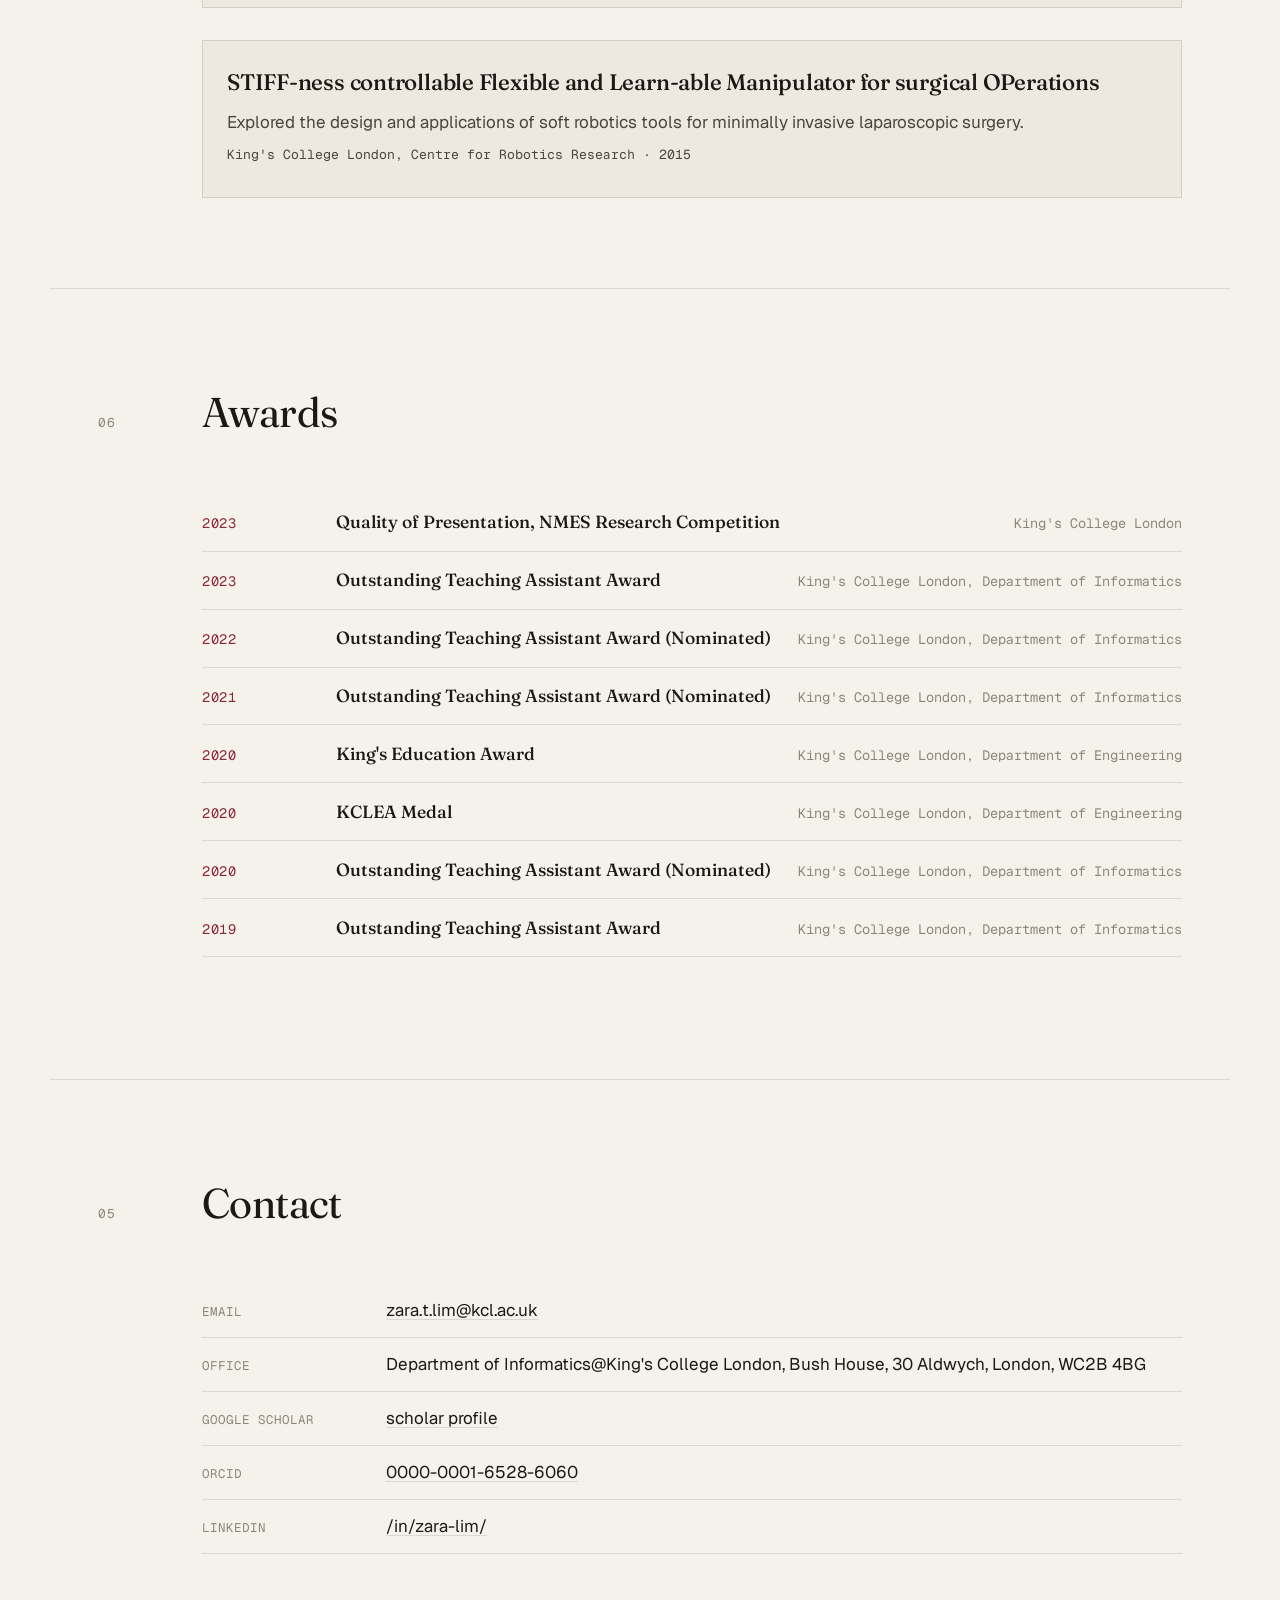
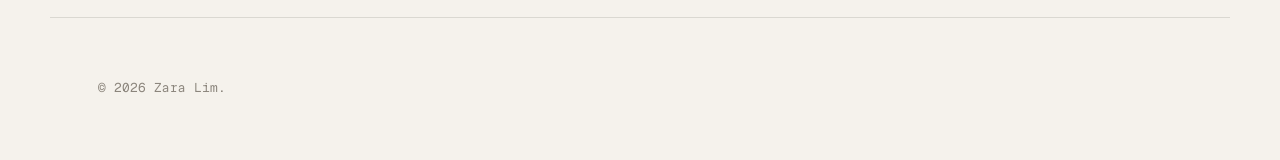
==== commit 55738c83: "added day/night toggle" ====
--- a/index.html
+++ b/index.html
@@ -11,6 +11,14 @@
   <meta property="og:description" content="Teaching Fellow in Computer Science.">
   <meta property="og:type" content="profile">
   
+  <!-- NEW: set theme -->
+  <script>
+  (function () {
+    const saved = localStorage.getItem('theme');
+    const system = window.matchMedia('(prefers-color-scheme: dark)').matches ? 'dark' : 'light';
+    document.documentElement.setAttribute('data-theme', saved || system);
+  })();
+  </script>
 
   <!-- Fonts: Fraunces (display serif) + Geist (body sans) -->
   <link rel="preconnect" href="https://fonts.googleapis.com">
@@ -25,17 +33,33 @@
   <header class="nav">
     <div class="nav__inner">
       <a href="#top" class="nav__brand">ZL<span>.</span></a>
-      <nav>
-        <ul class="nav__links">
-          <li><a href="#about">About</a></li>
-          <li><a href="#education">Education</a></li>
-          <li><a href="#publications">Publications</a></li>
-          <li><a href="#teaching">Teaching</a></li>
-          <li><a href="#projects">Projects</a></li>
-          <li><a href="#awards">Awards</a></li>
-          <li><a href="#contact">Contact</a></li>
-        </ul>
-      </nav>
+      <div class="nav__right">
+        <div class="nav__right">
+        <nav>
+          <ul class="nav__links">
+            <li><a href="#about">About</a></li>
+            <li><a href="#research">Research</a></li>
+            <li><a href="#publications">Publications</a></li>
+            <li><a href="#teaching">Teaching</a></li>
+            <li><a href="#projects">Projects</a></li>
+            <li><a href="#contact">Contact</a></li>
+          </ul>
+        </nav>
+
+        <!-- NEW: theme toggle -->
+        <button class="theme-toggle" id="theme-toggle" type="button" aria-label="Switch theme">
+          <svg class="theme-toggle__sun" viewBox="0 0 24 24" fill="none" stroke="currentColor"
+              stroke-width="1.6" stroke-linecap="round" aria-hidden="true">
+            <circle cx="12" cy="12" r="4"/>
+            <path d="M12 2v2M12 20v2M4.93 4.93l1.41 1.41M17.66 17.66l1.41 1.41
+                    M2 12h2M20 12h2M4.93 19.07l1.41-1.41M17.66 6.34l1.41-1.41"/>
+          </svg>
+          <svg class="theme-toggle__moon" viewBox="0 0 24 24" fill="none" stroke="currentColor"
+              stroke-width="1.6" stroke-linecap="round" stroke-linejoin="round" aria-hidden="true">
+            <path d="M21 12.79A9 9 0 1 1 11.21 3 7 7 0 0 0 21 12.79z"/>
+          </svg>
+        </button>
+      </div>
     </div>
   </header>
 
--- a/assets/css/style.css
+++ b/assets/css/style.css
@@ -68,7 +68,7 @@
   margin: 0 auto;
   padding: 1rem var(--gutter);
   display: flex;
-  align-items: baseline;
+  align-items: center;
   justify-content: space-between;
   gap: 2rem;
 }
@@ -94,6 +94,44 @@
 }
 .nav__links a:hover { color: var(--accent); }
 
+
+/* Smooth crossfade when the theme changes */
+body, .nav, .project, .portrait, .tag {
+  transition: background-color .25s ease, color .25s ease, border-color .25s ease;
+}
+
+/* Theme toggle button */
+.nav__right {
+  display: flex;
+  align-items: center;
+  gap: 1.5rem;
+}
+.theme-toggle {
+  width: 34px; height: 34px;
+  display: grid; place-items: center;
+  background: transparent;
+  color: var(--ink-2);
+  border: 1px solid var(--rule);
+  border-radius: 50%;
+  cursor: pointer;
+  padding: 0;
+  transition: color .2s, border-color .2s, transform .35s ease;
+}
+.theme-toggle:hover {
+  color: var(--accent);
+  border-color: var(--accent);
+  transform: rotate(20deg);
+}
+.theme-toggle svg { width: 15px; height: 15px; }
+
+/* Show moon in light mode, sun in dark mode */
+.theme-toggle__sun  { display: none; }
+.theme-toggle__moon { display: block; }
+:root[data-theme="dark"] .theme-toggle__sun  { display: block; }
+:root[data-theme="dark"] .theme-toggle__moon { display: none; }
+
+
+
 /* =========================================================
    HERO
    ========================================================= */
@@ -419,21 +457,18 @@
 .foot a:hover { color: var(--accent); }
 
 /* =========================================================
-   DARK MODE (optional — uncomment to enable system preference)
-   ========================================================= */
-/*
-@media (prefers-color-scheme: dark) {
-  :root {
-    --bg: #15110d;
-    --bg-soft: #1f1a14;
-    --ink: #f0ebe0;
-    --ink-2: #c6bfb1;
-    --muted: #8a8377;
-    --rule: rgba(240,235,224,0.12);
-    --accent: #d4736b;
-  }
-}
-*/
+   DARK THEME — activated by [data-theme="dark"] on <html>
+   ========================================================= */
+:root[data-theme="dark"] {
+  --bg:        #15110d;
+  --bg-soft:   #1f1a14;
+  --ink:       #f0ebe0;
+  --ink-2:     #c6bfb1;
+  --muted:     #8a8377;
+  --rule:      rgba(240, 235, 224, 0.12);
+  --accent:    #d4736b;
+  --accent-2:  #b85a52;
+}
 
 /* =========================================================
    PRINT (CV-style)
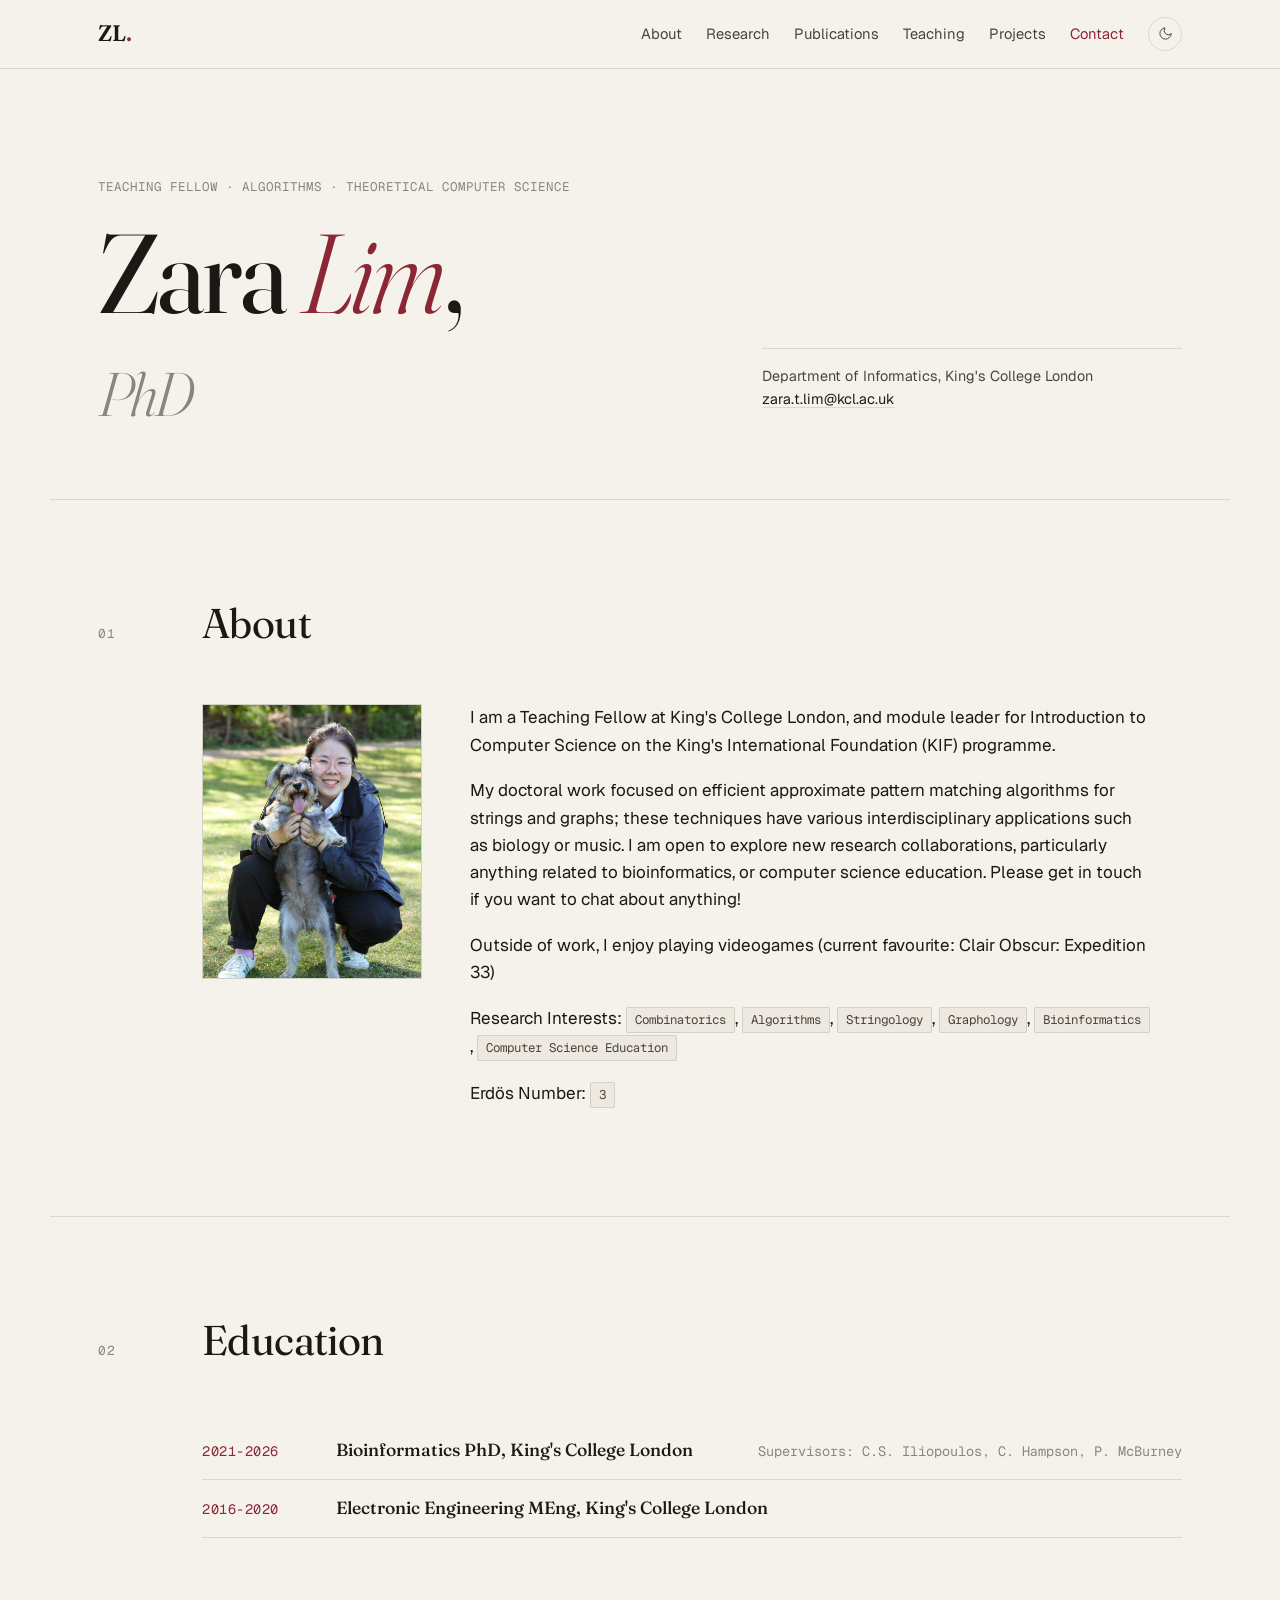
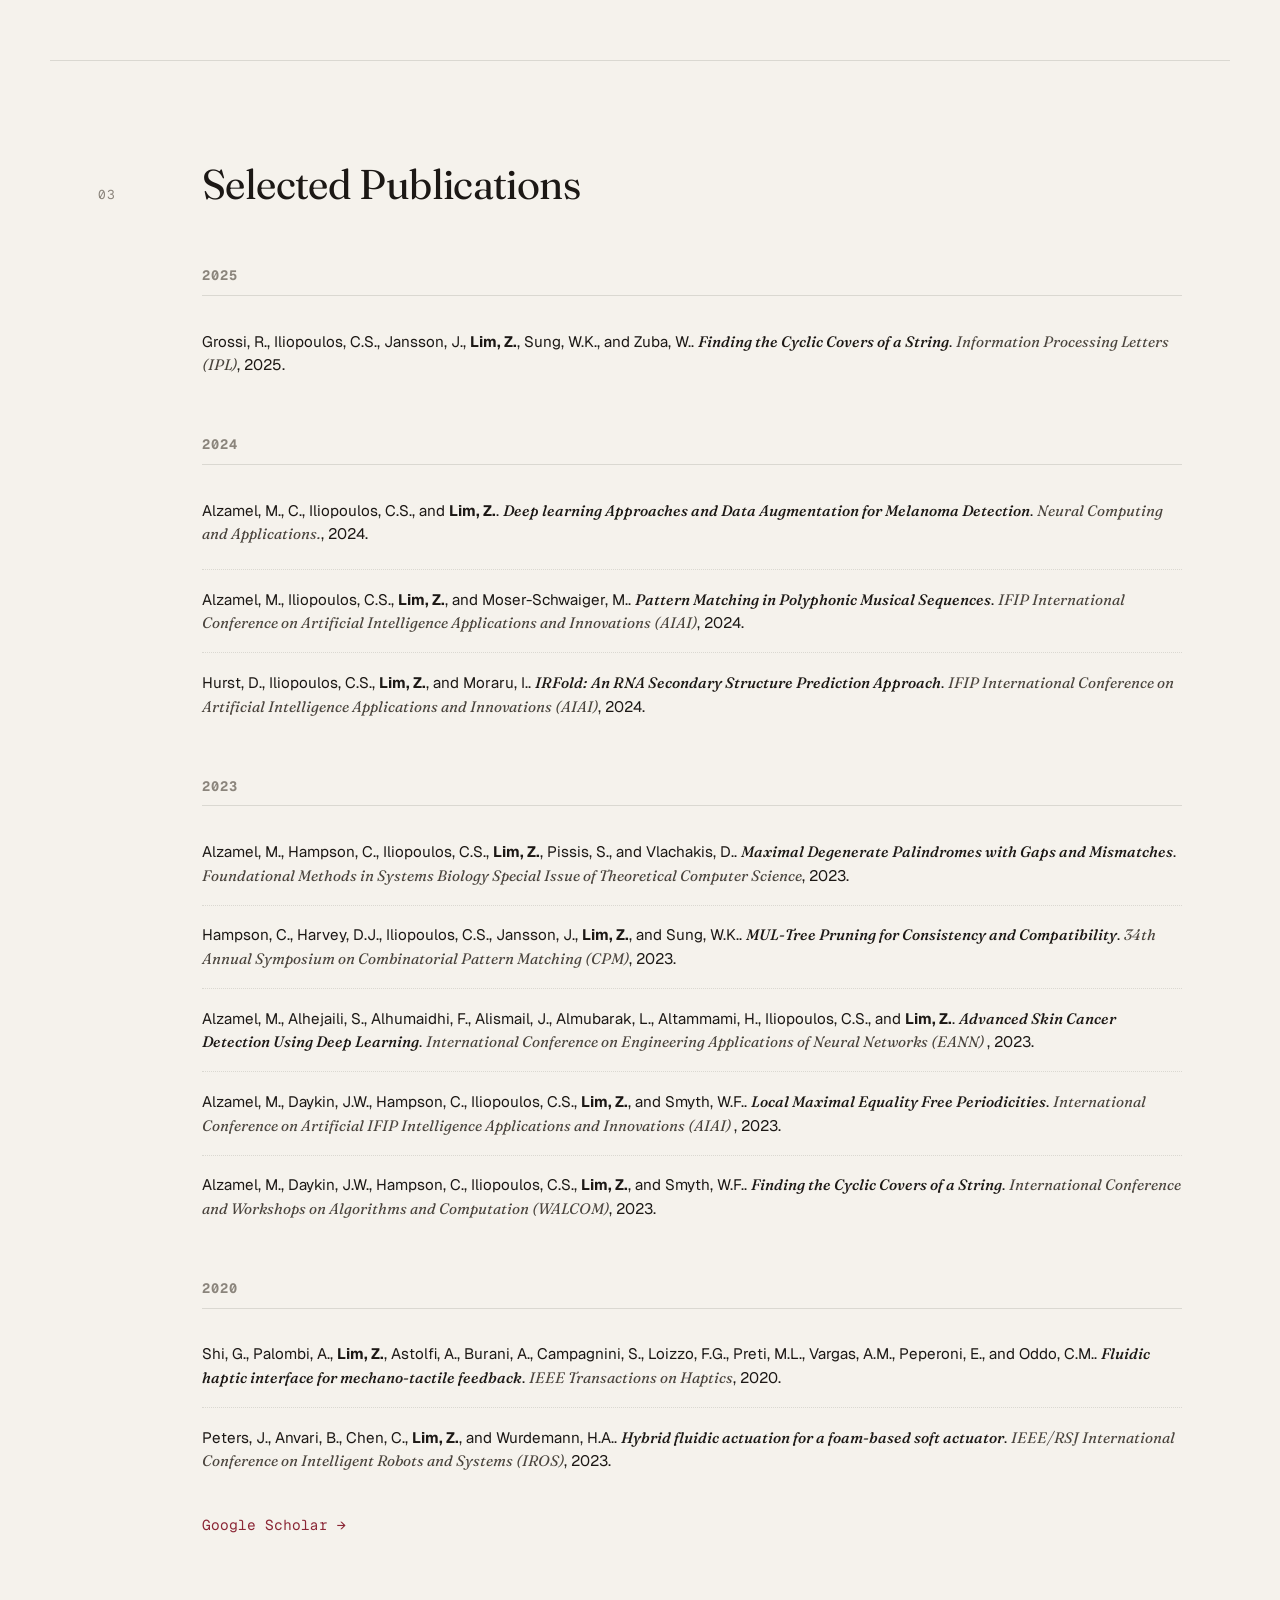
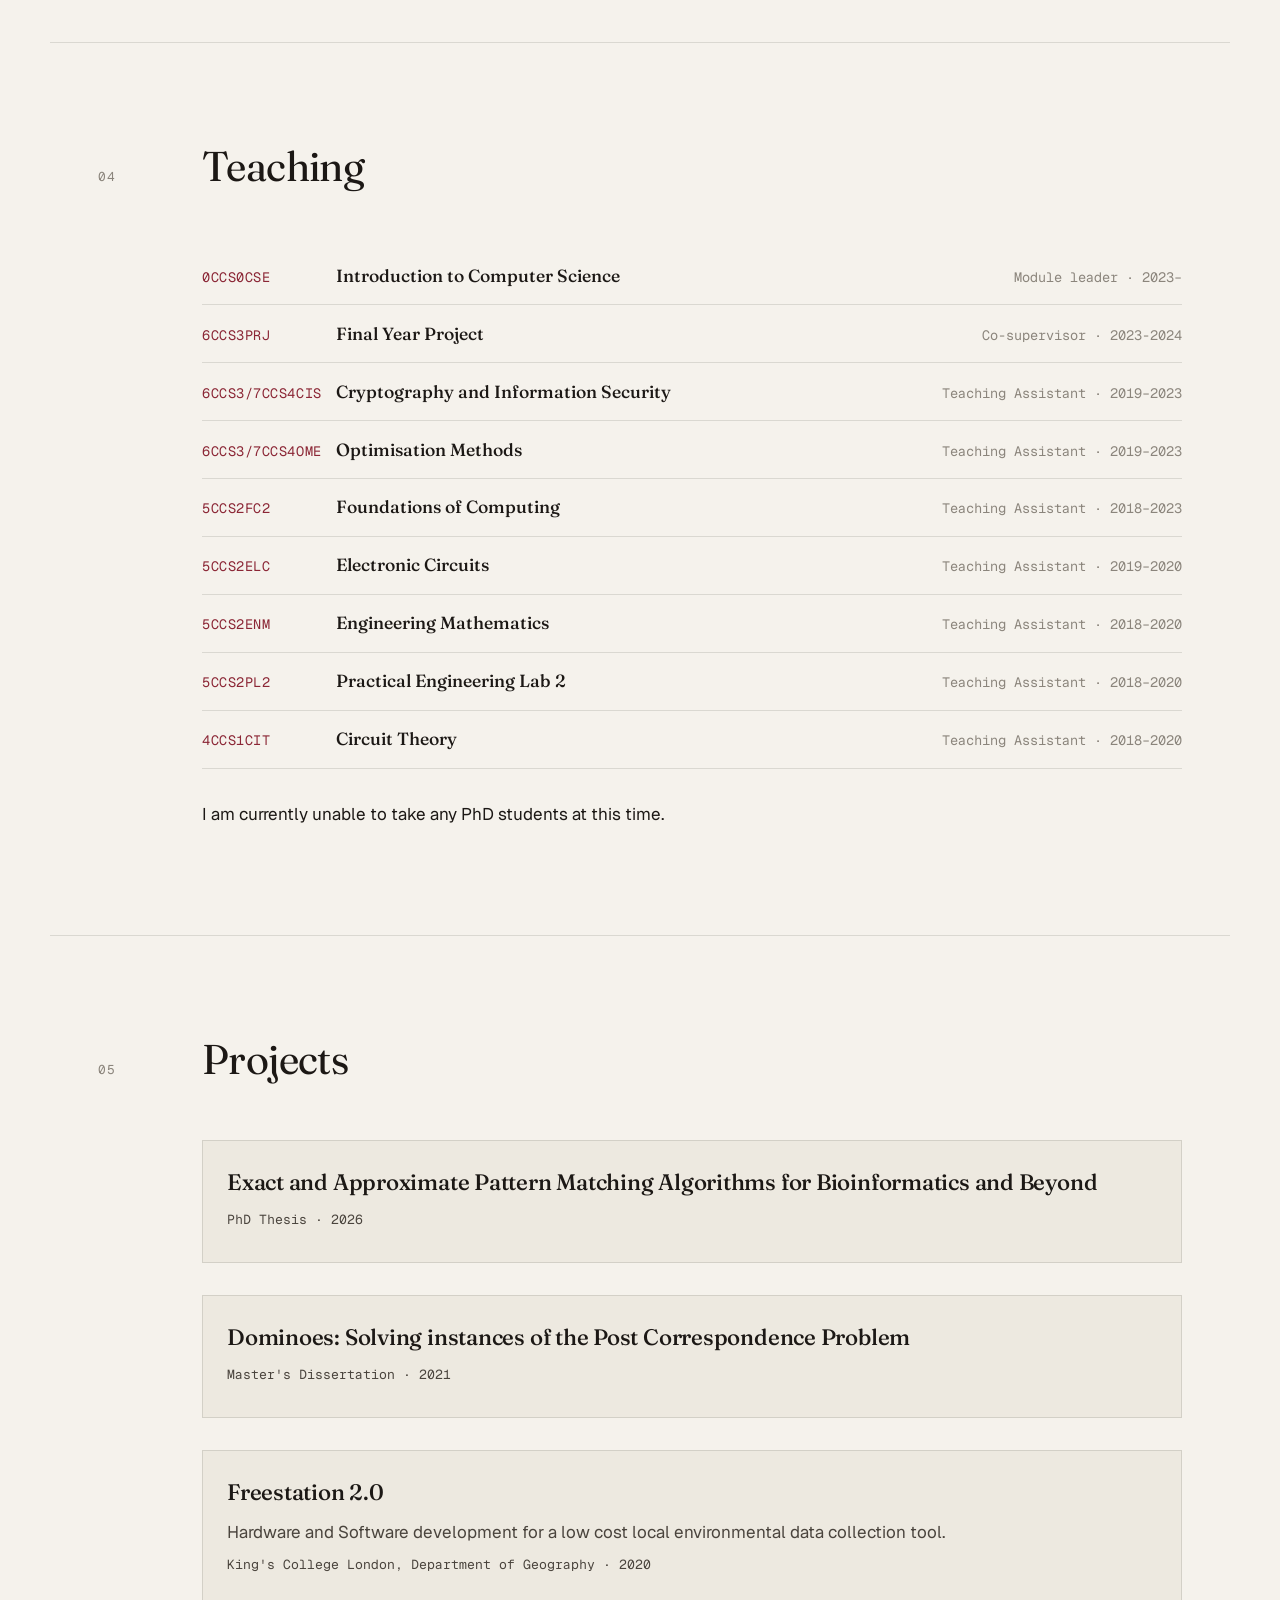
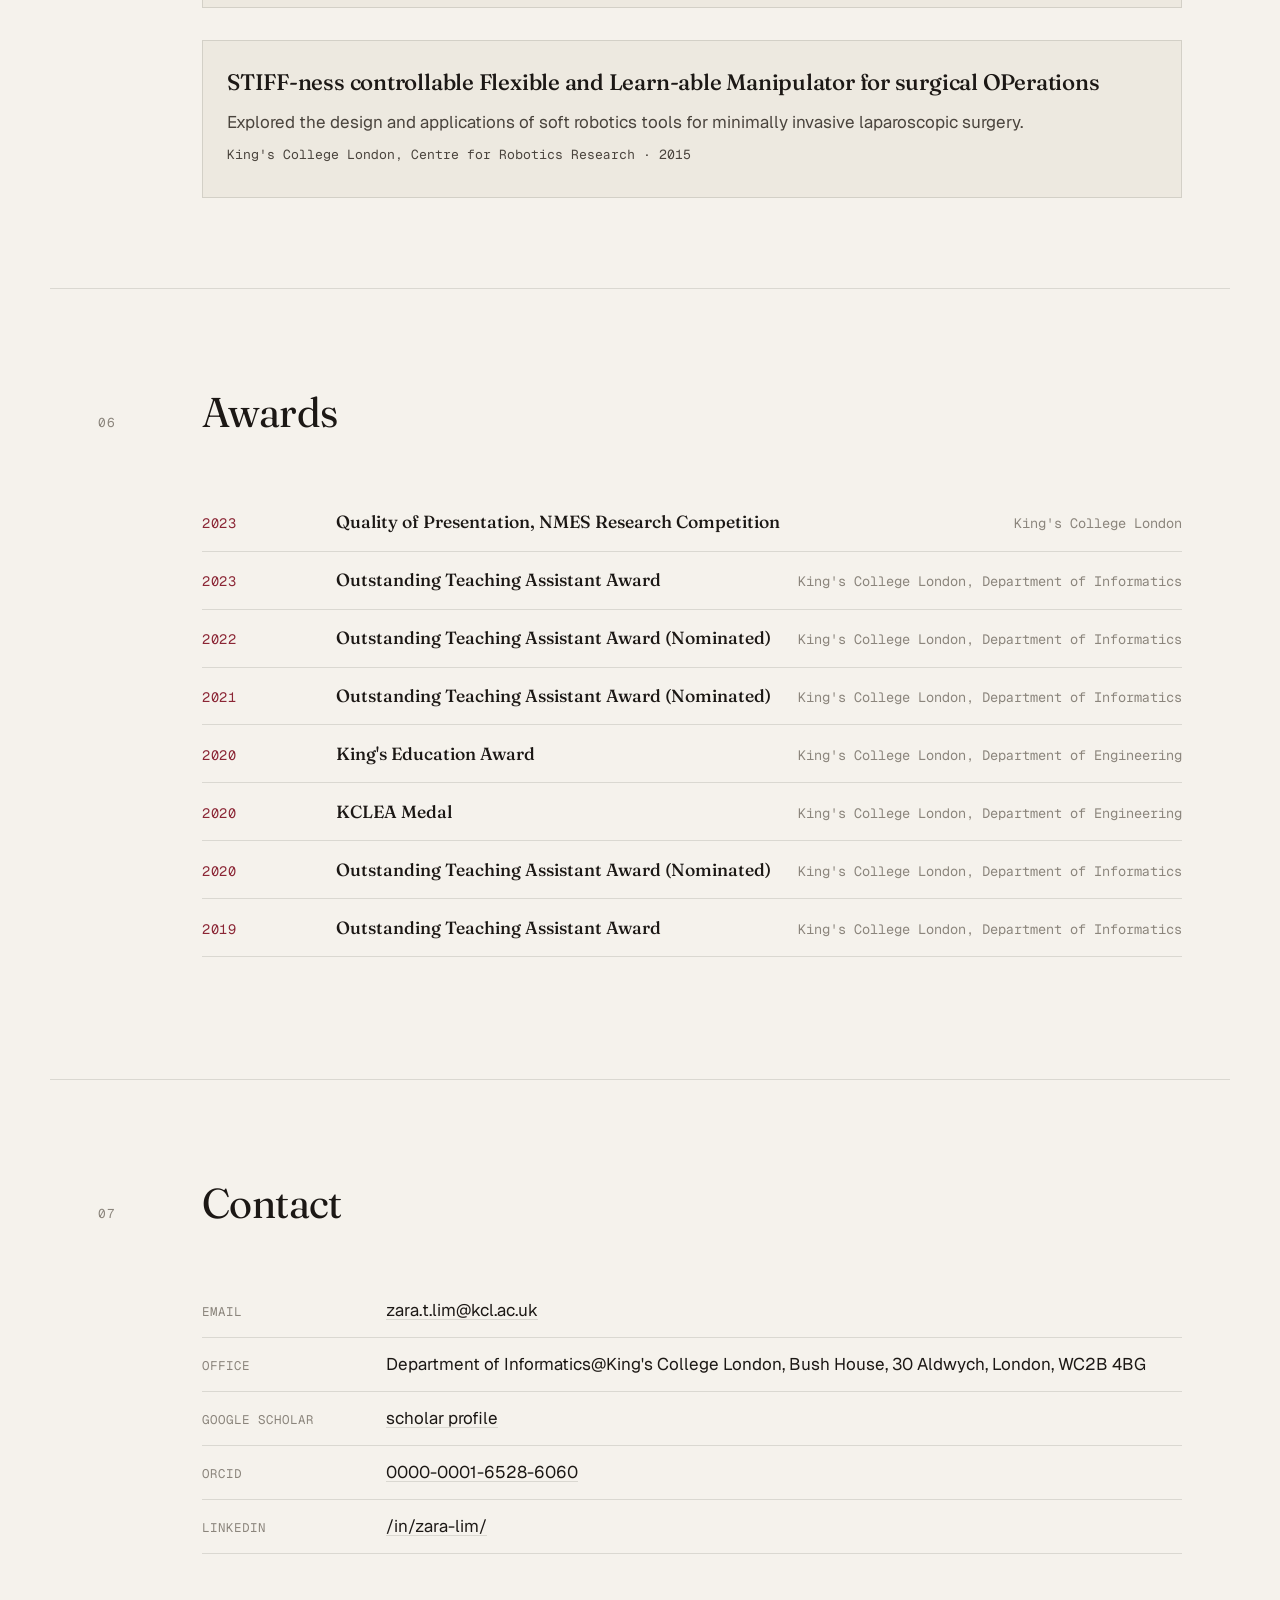
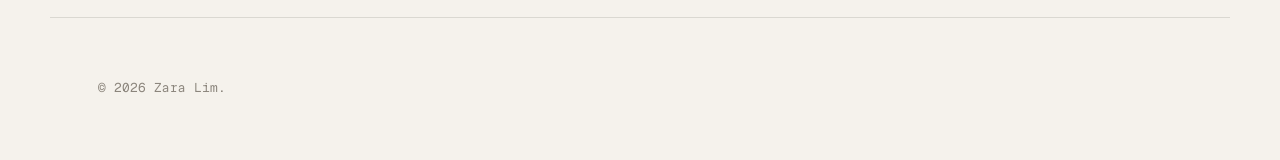
==== commit 3f2f3c59: "fixed general typos" ====
--- a/index.html
+++ b/index.html
@@ -123,11 +123,11 @@
             <span class="tag">Stringology</span>,
             <span class="tag">Graphology</span>,
             <span class="tag">Bioinformatics</span>,
-            <span class="tag">Computer Science Education</span>.
+            <span class="tag">Computer Science Education</span>
           </p>
           <p>
             Erdös Number: 
-            <span class="tag">3</span>.
+            <span class="tag">3</span>
           </p>
         </div>
       </div>
@@ -414,7 +414,7 @@
     <!-- ============ CONTACT ============ -->
     <section id="contact" class="section section--contact">
       <header class="section__head">
-        <span class="section__num">05</span>
+        <span class="section__num">07</span>
         <h2 class="section__title">Contact</h2>
       </header>
       <div class="section__body">
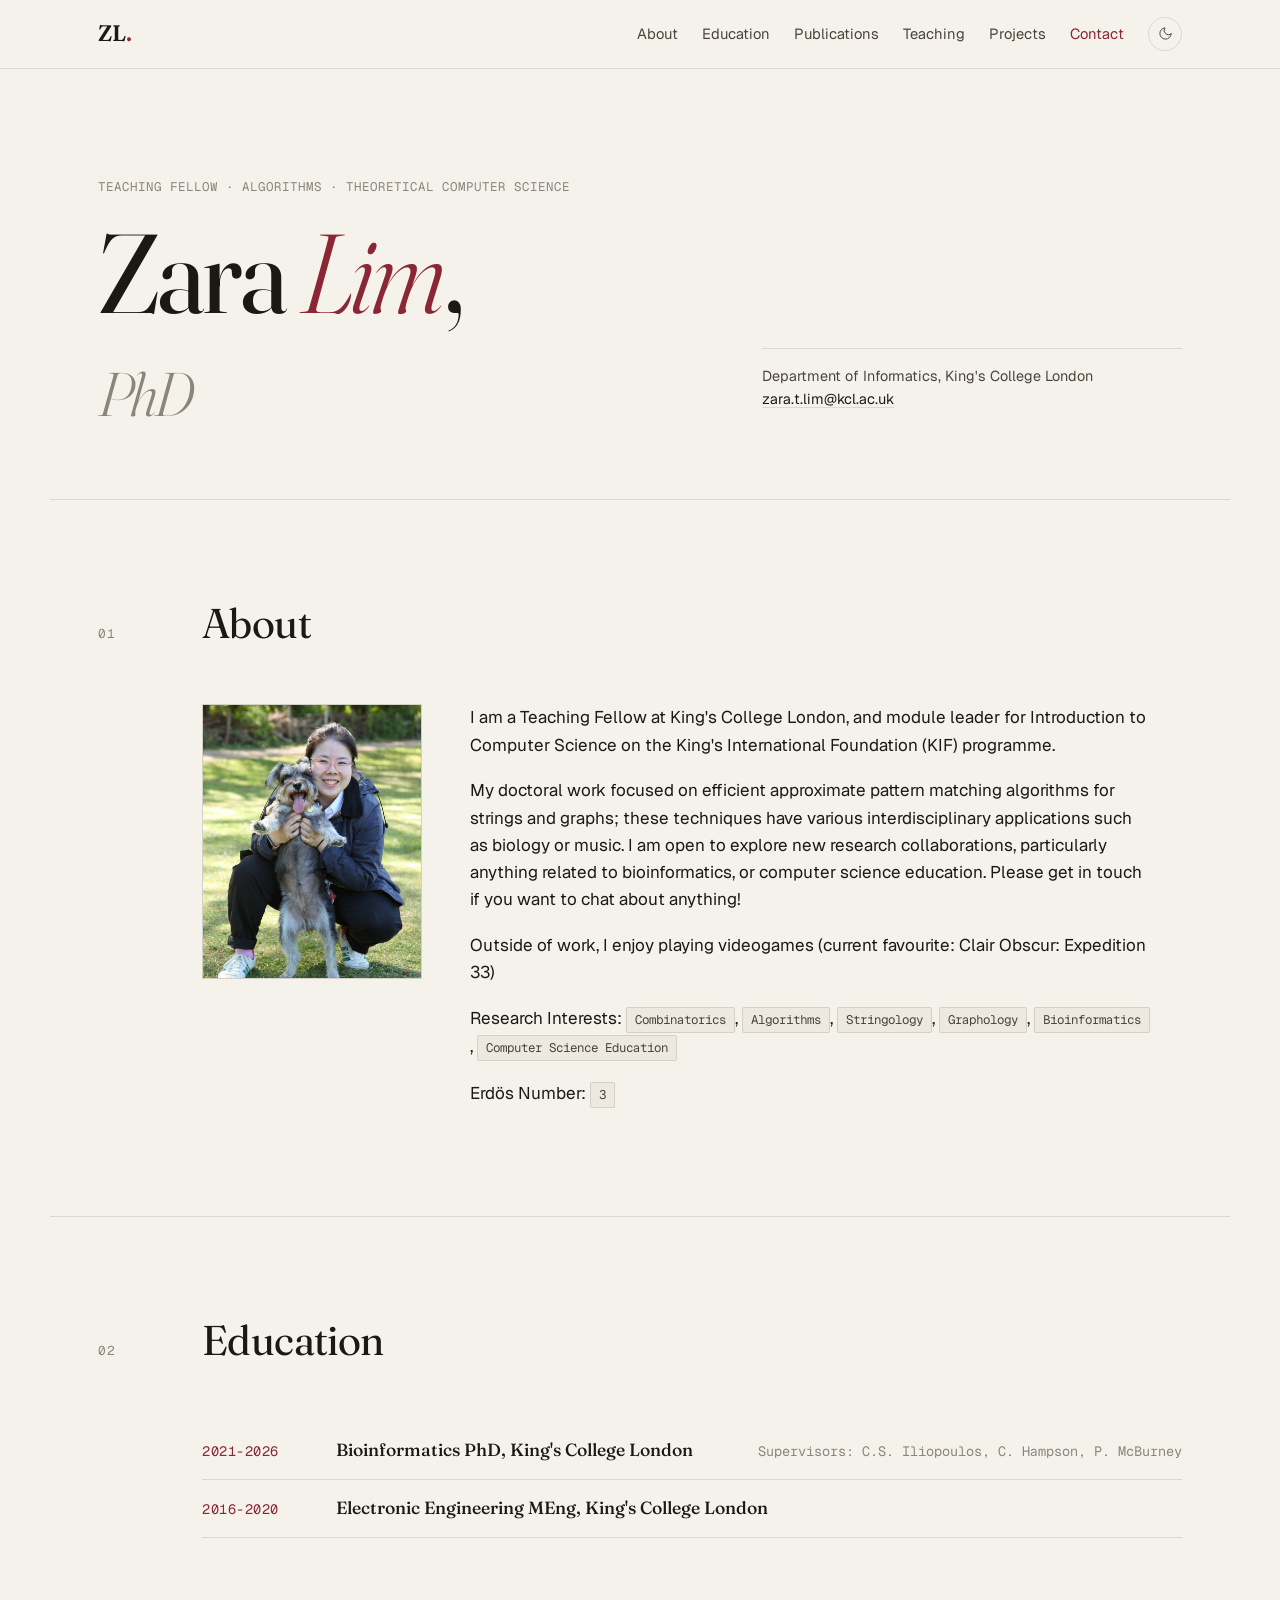
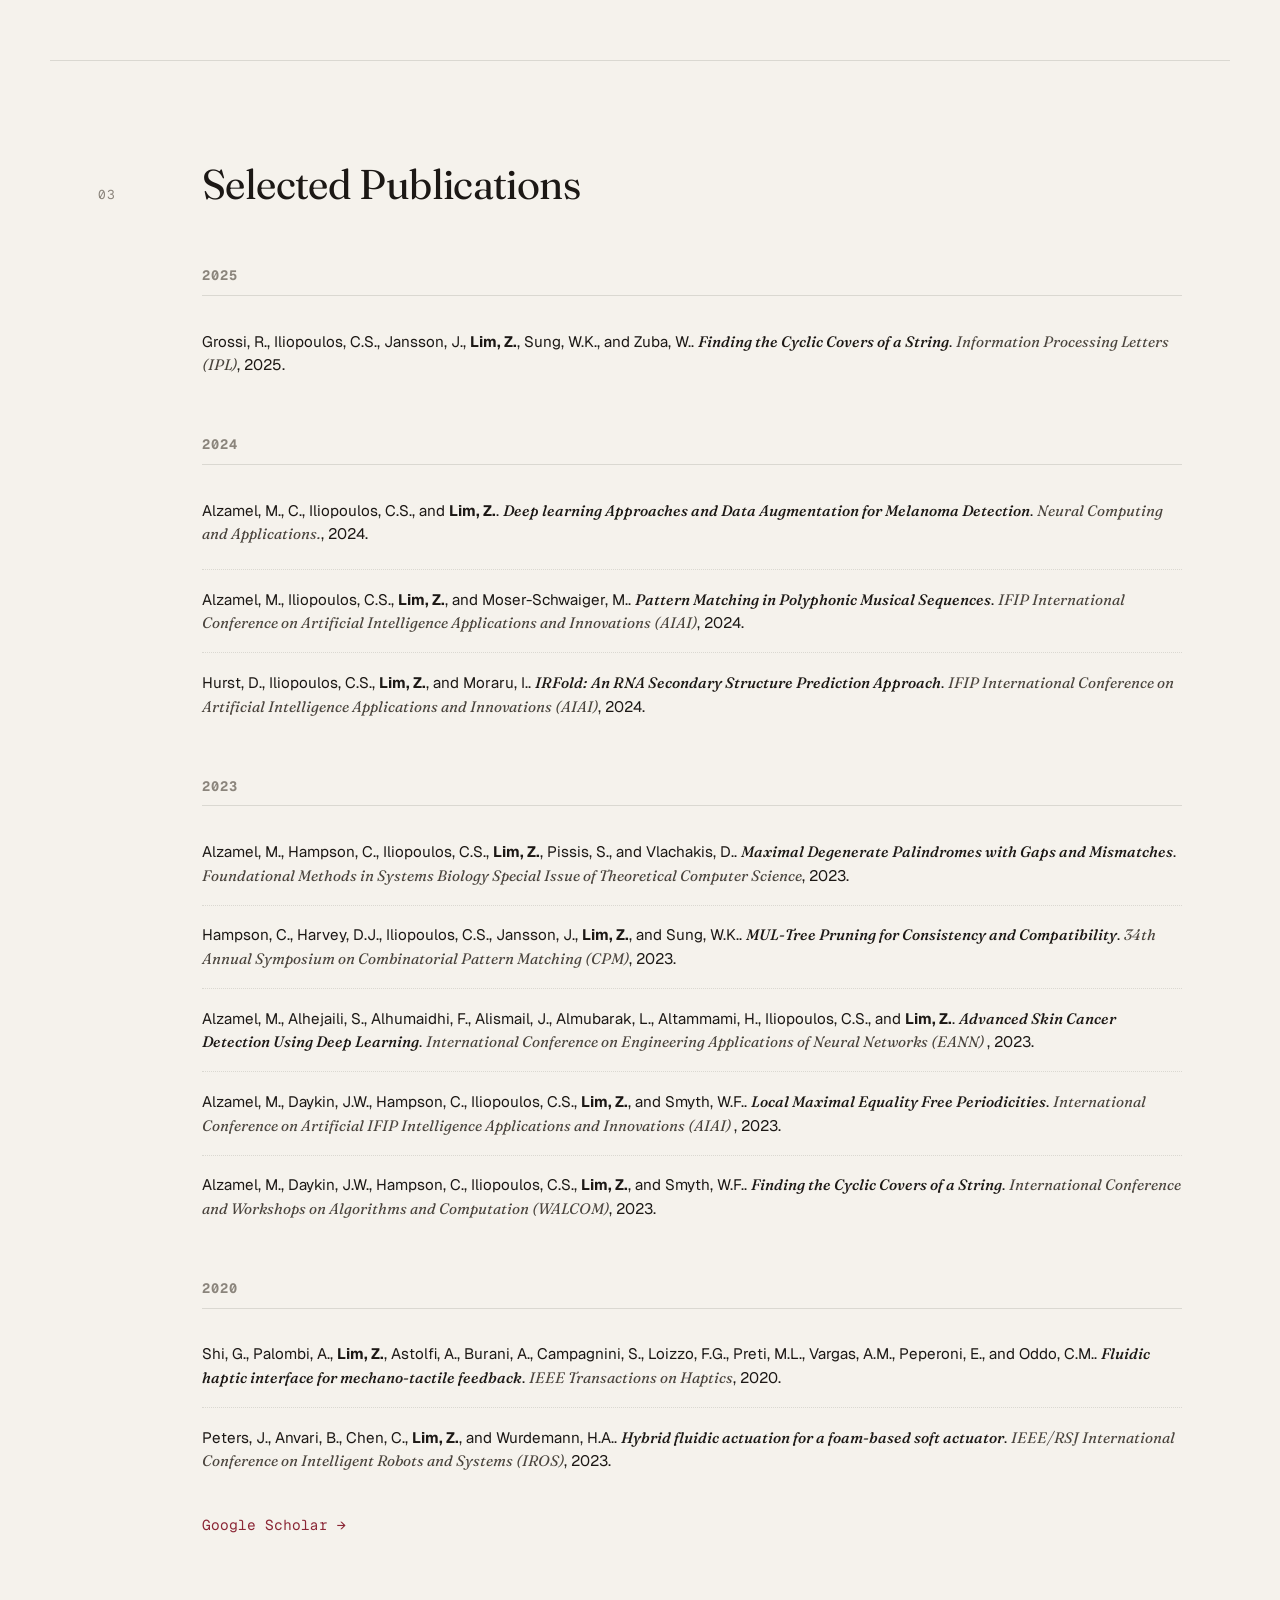
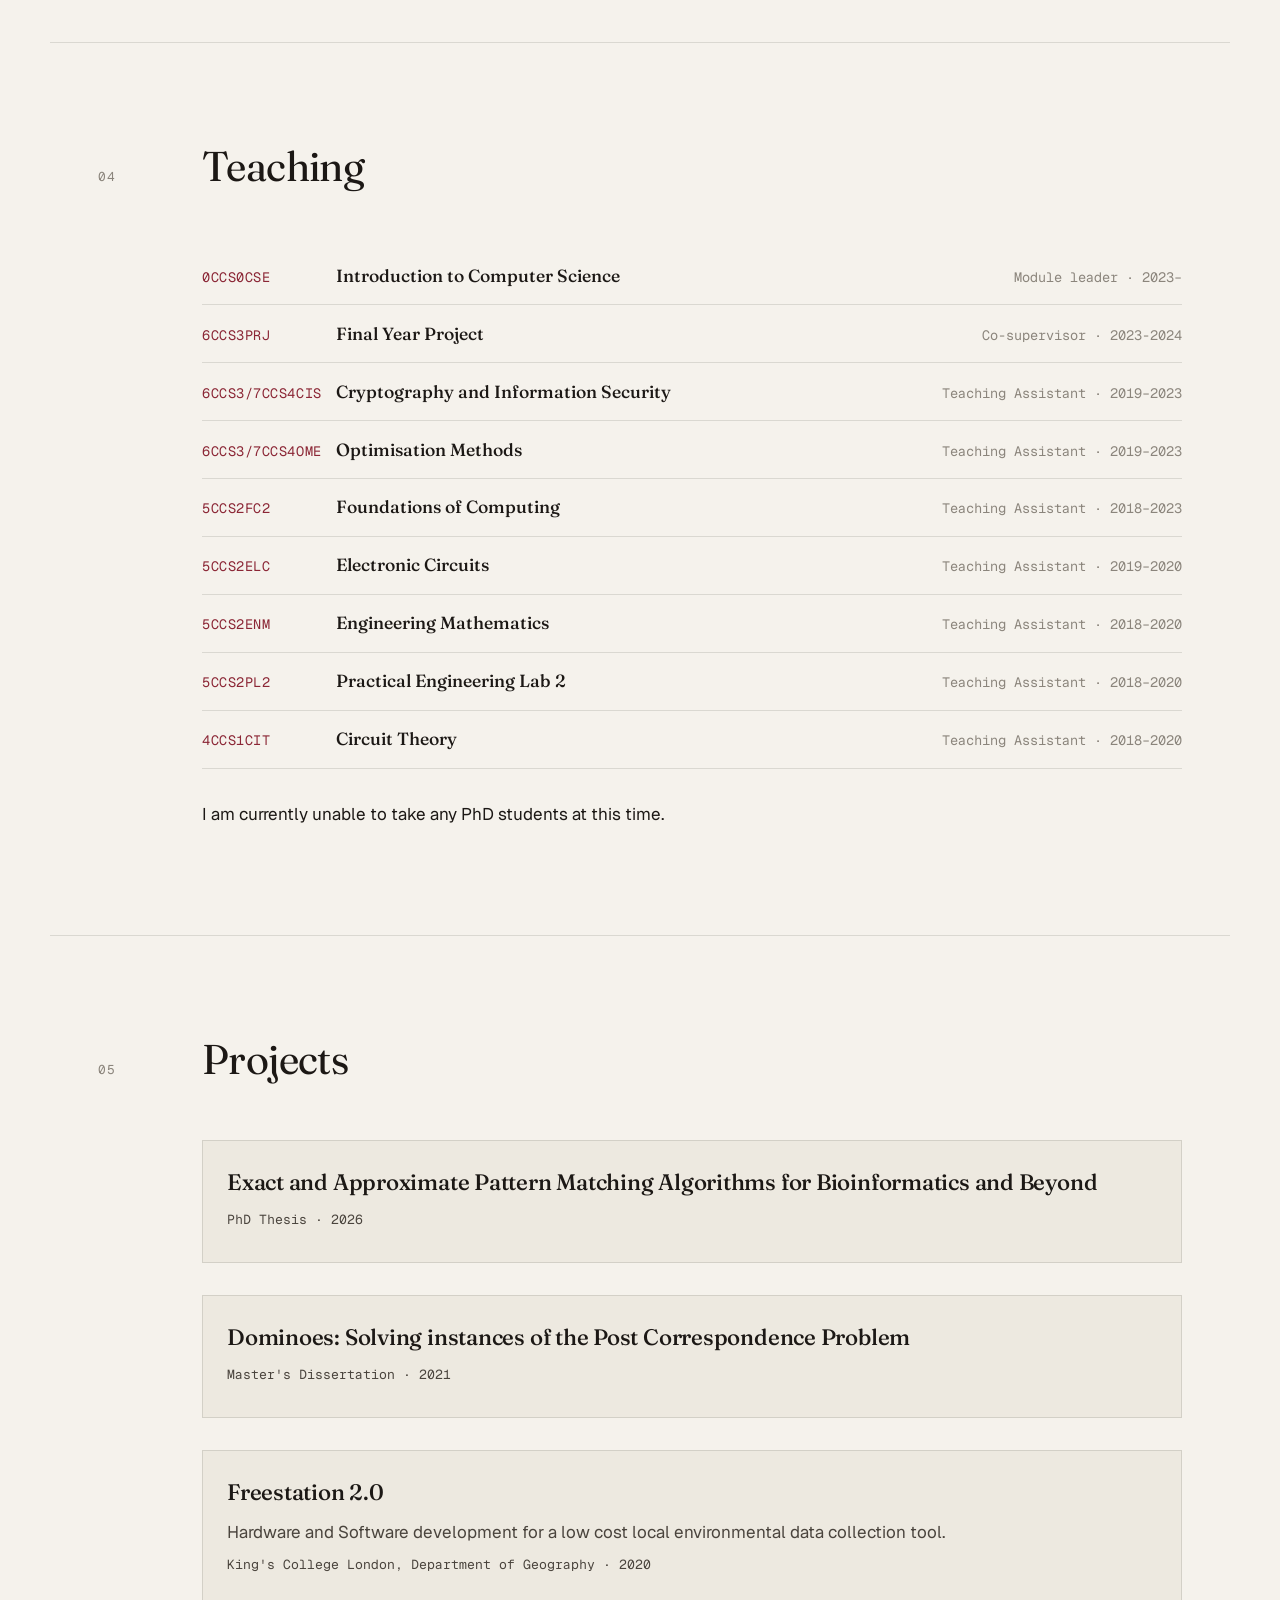
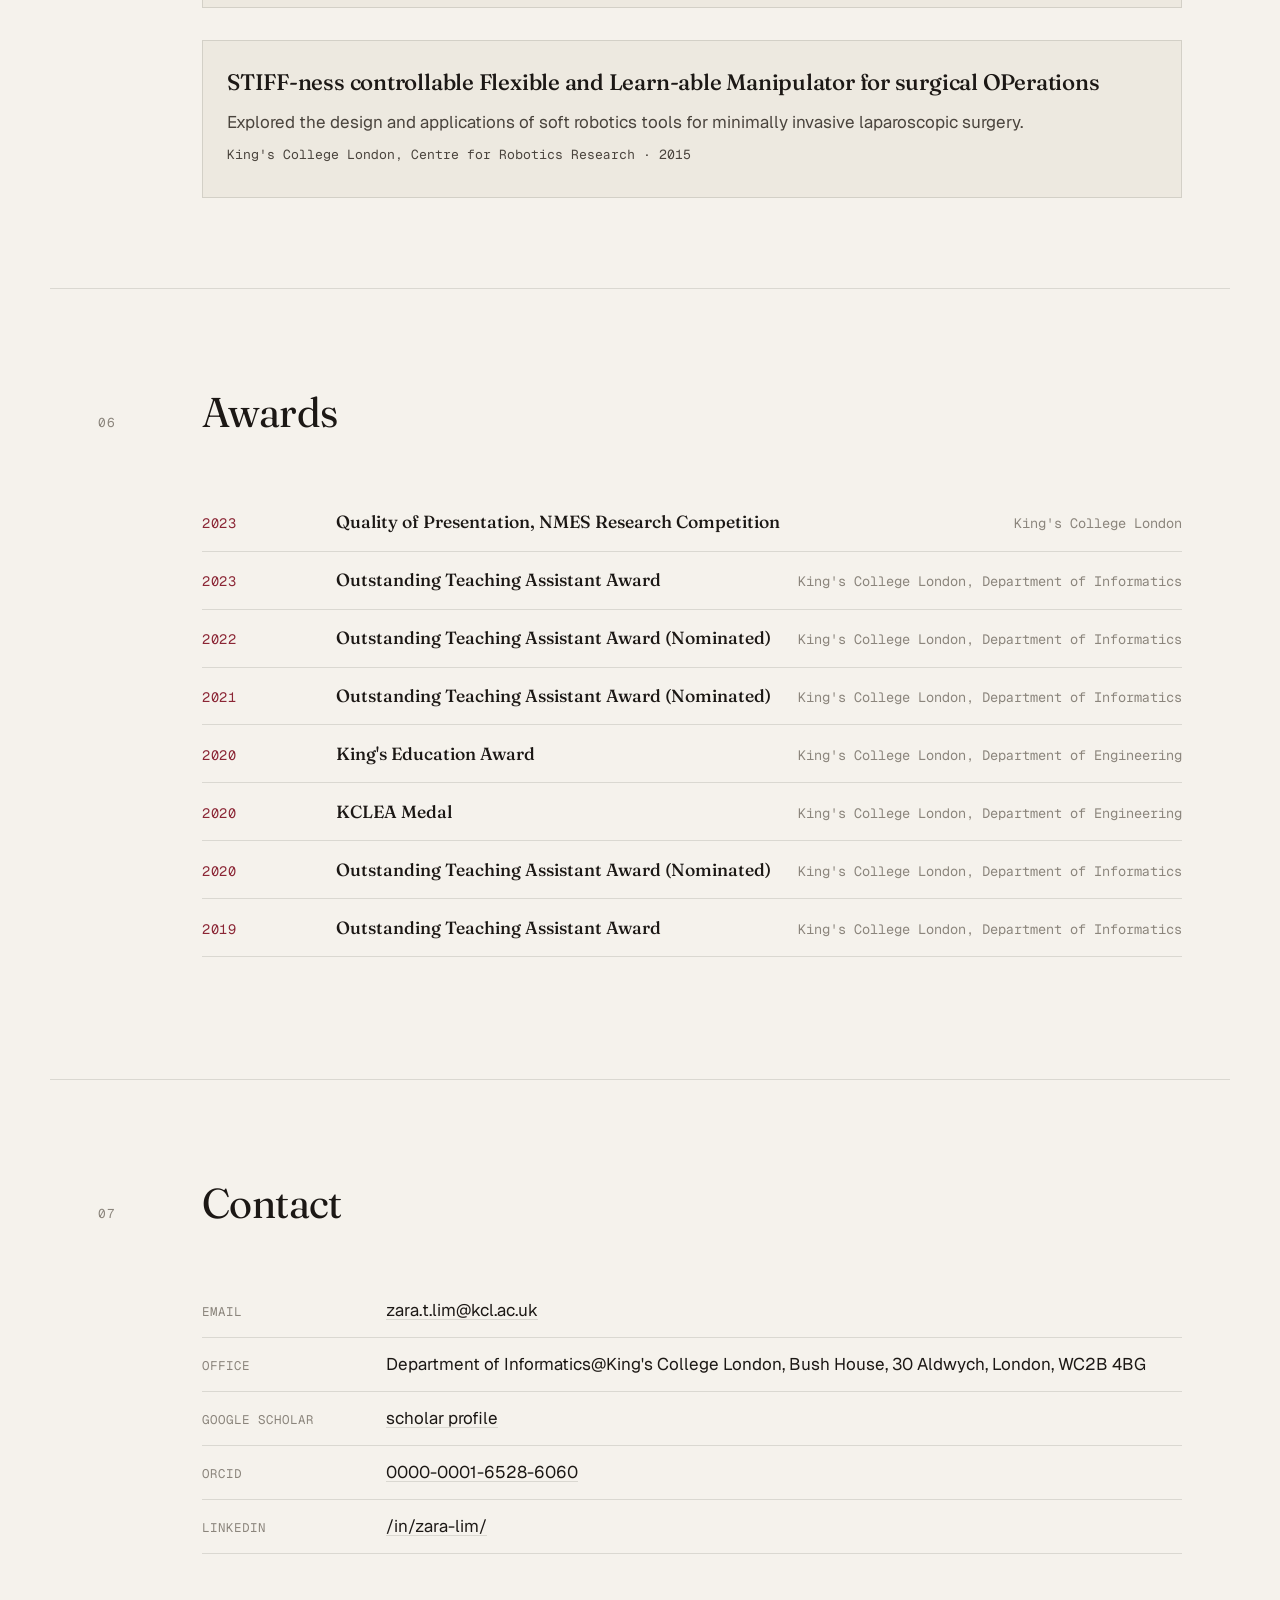
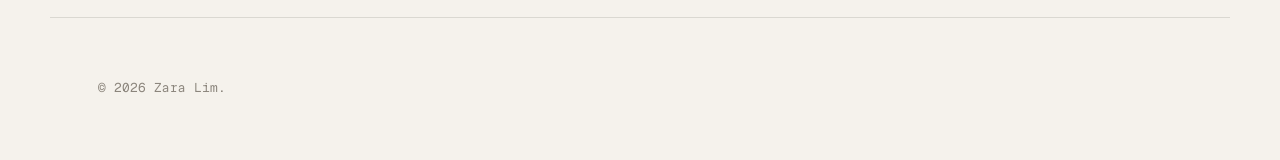
==== commit 78a5947a: "bug fixes" ====
--- a/index.html
+++ b/index.html
@@ -38,7 +38,7 @@
         <nav>
           <ul class="nav__links">
             <li><a href="#about">About</a></li>
-            <li><a href="#research">Research</a></li>
+            <li><a href="#education">Education</a></li>
             <li><a href="#publications">Publications</a></li>
             <li><a href="#teaching">Teaching</a></li>
             <li><a href="#projects">Projects</a></li>
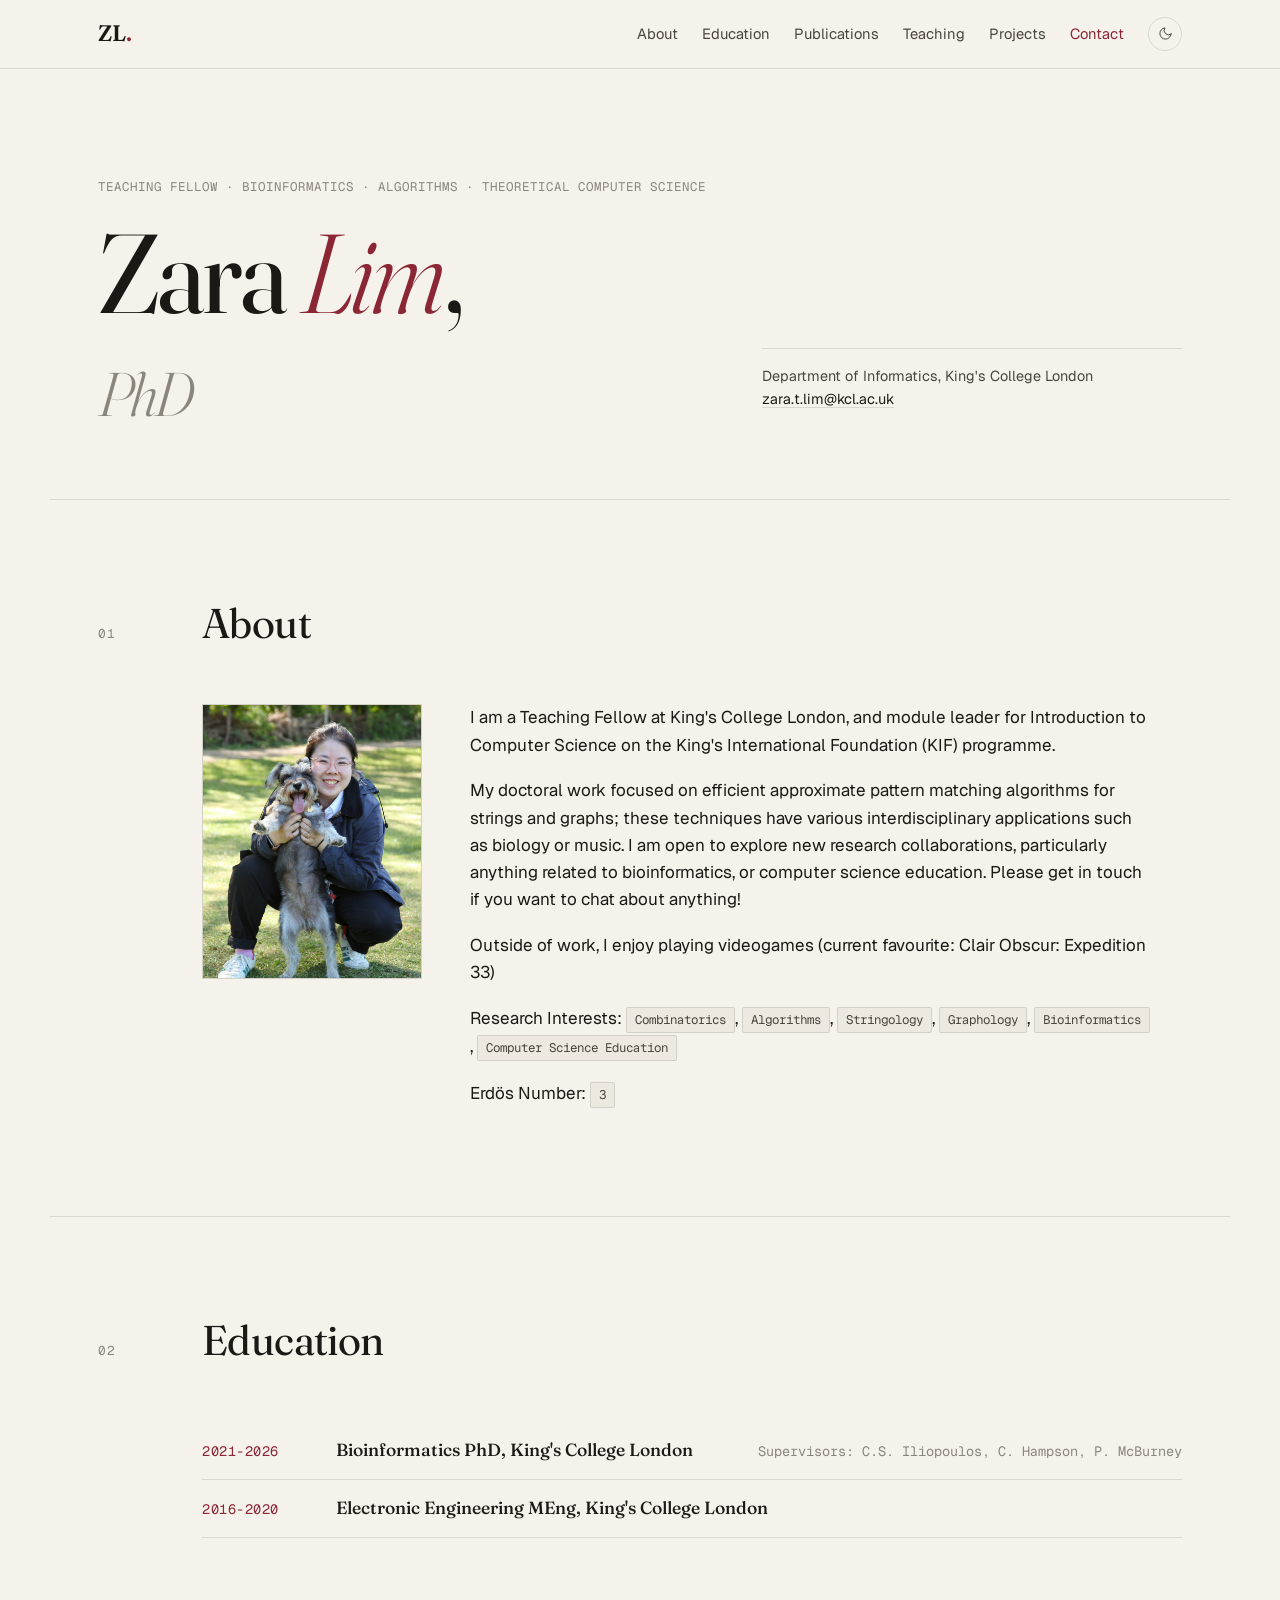
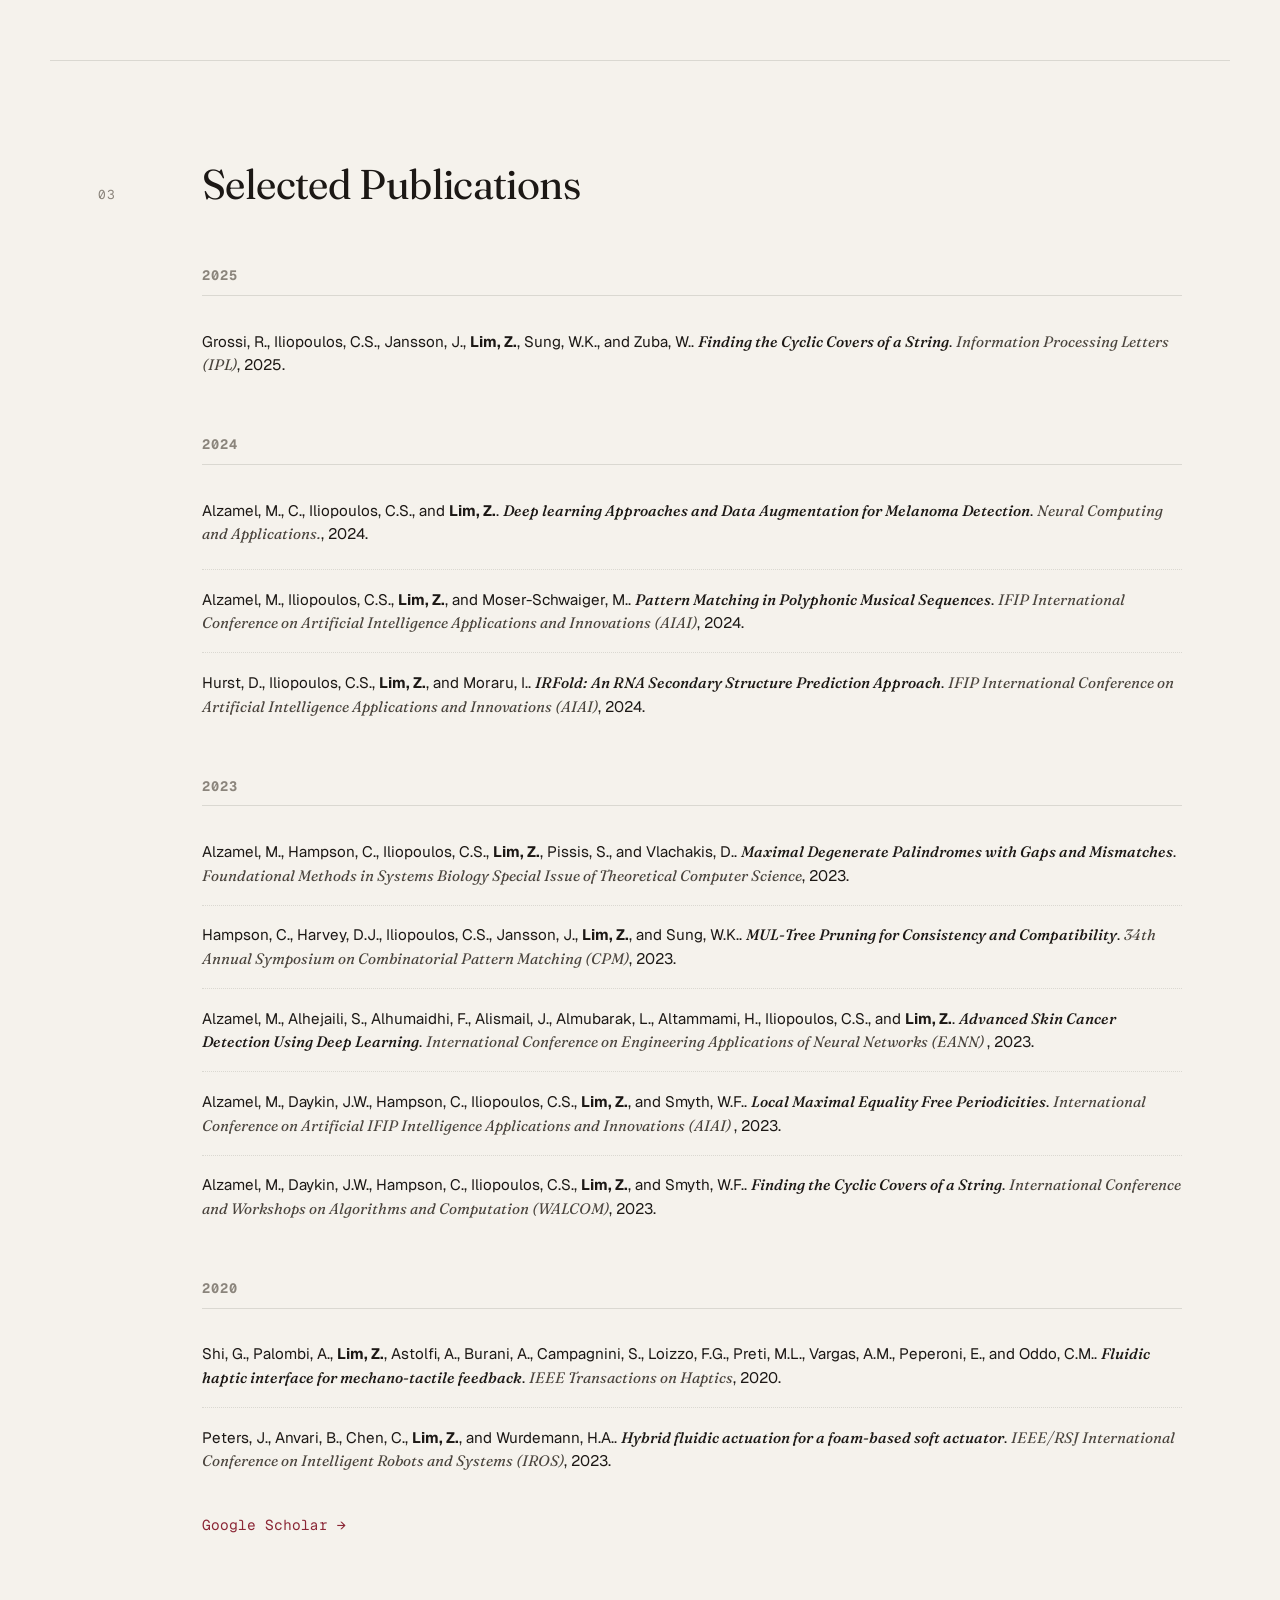
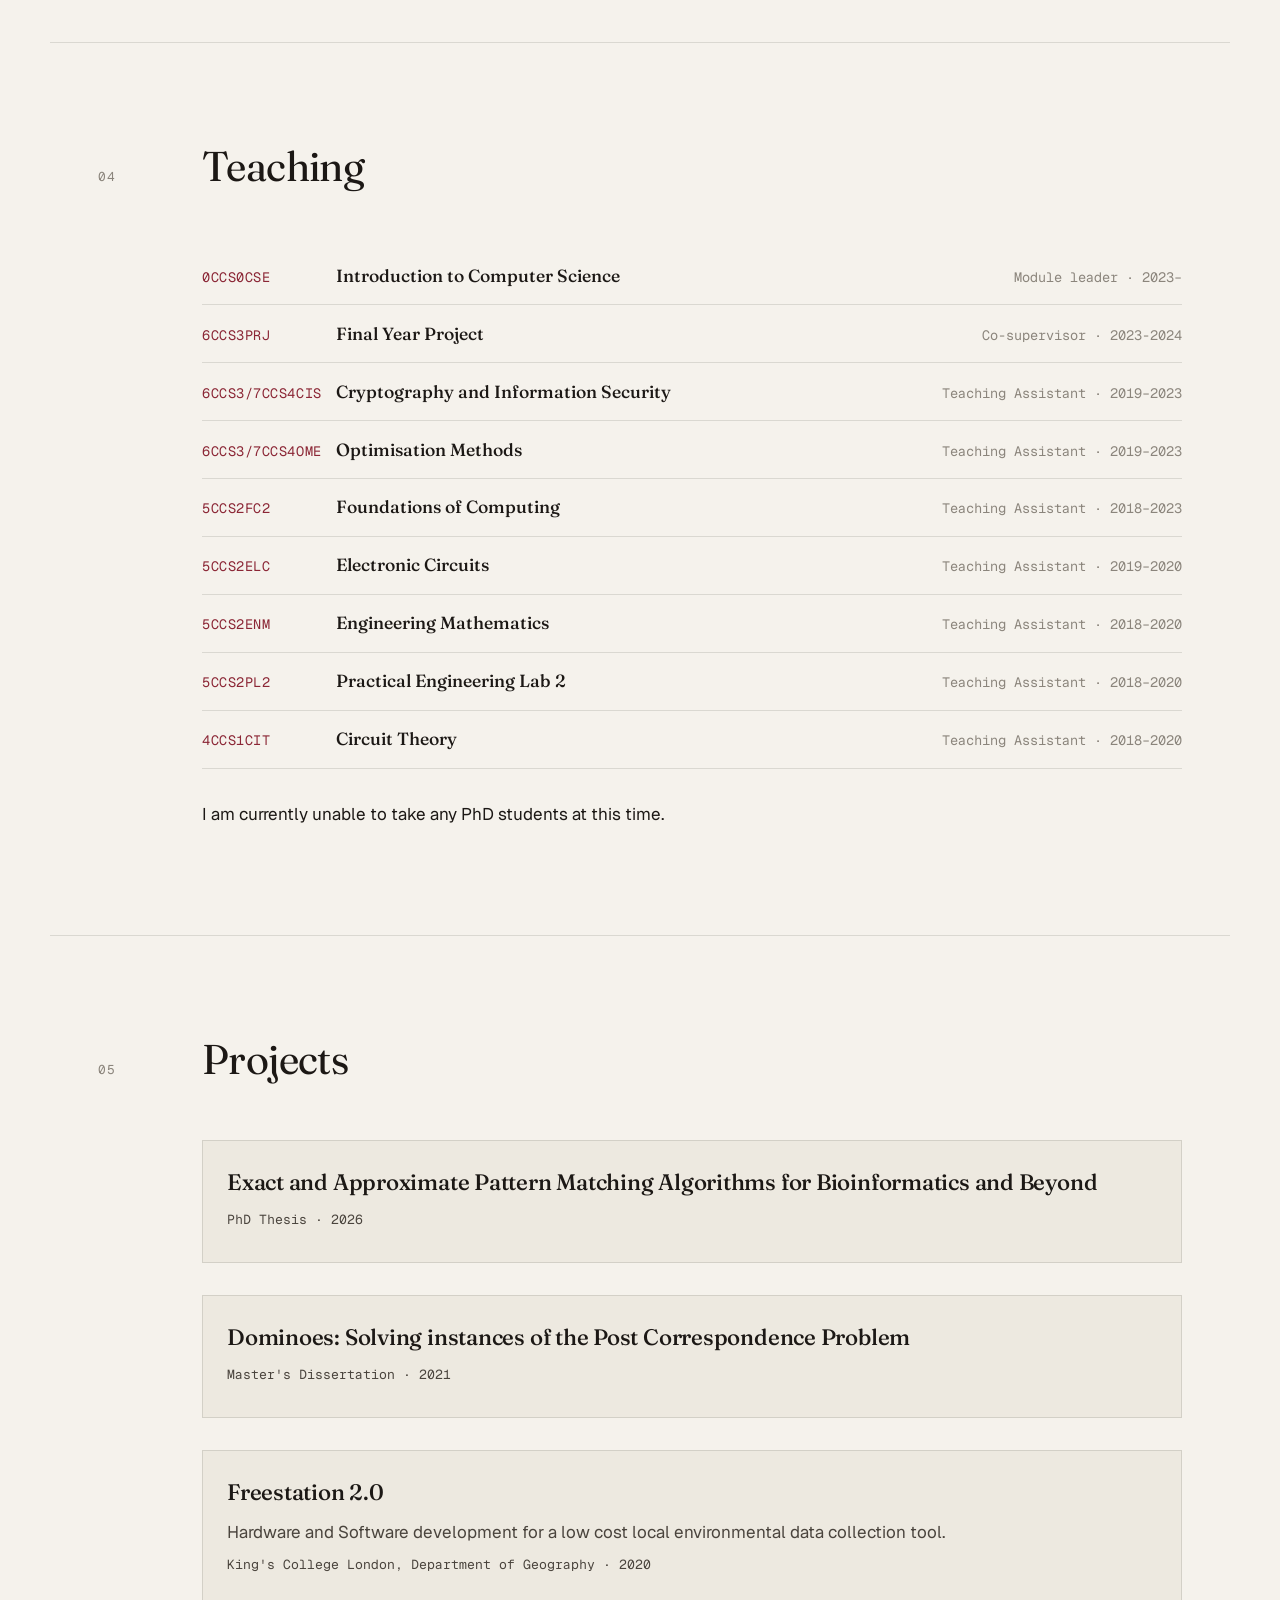
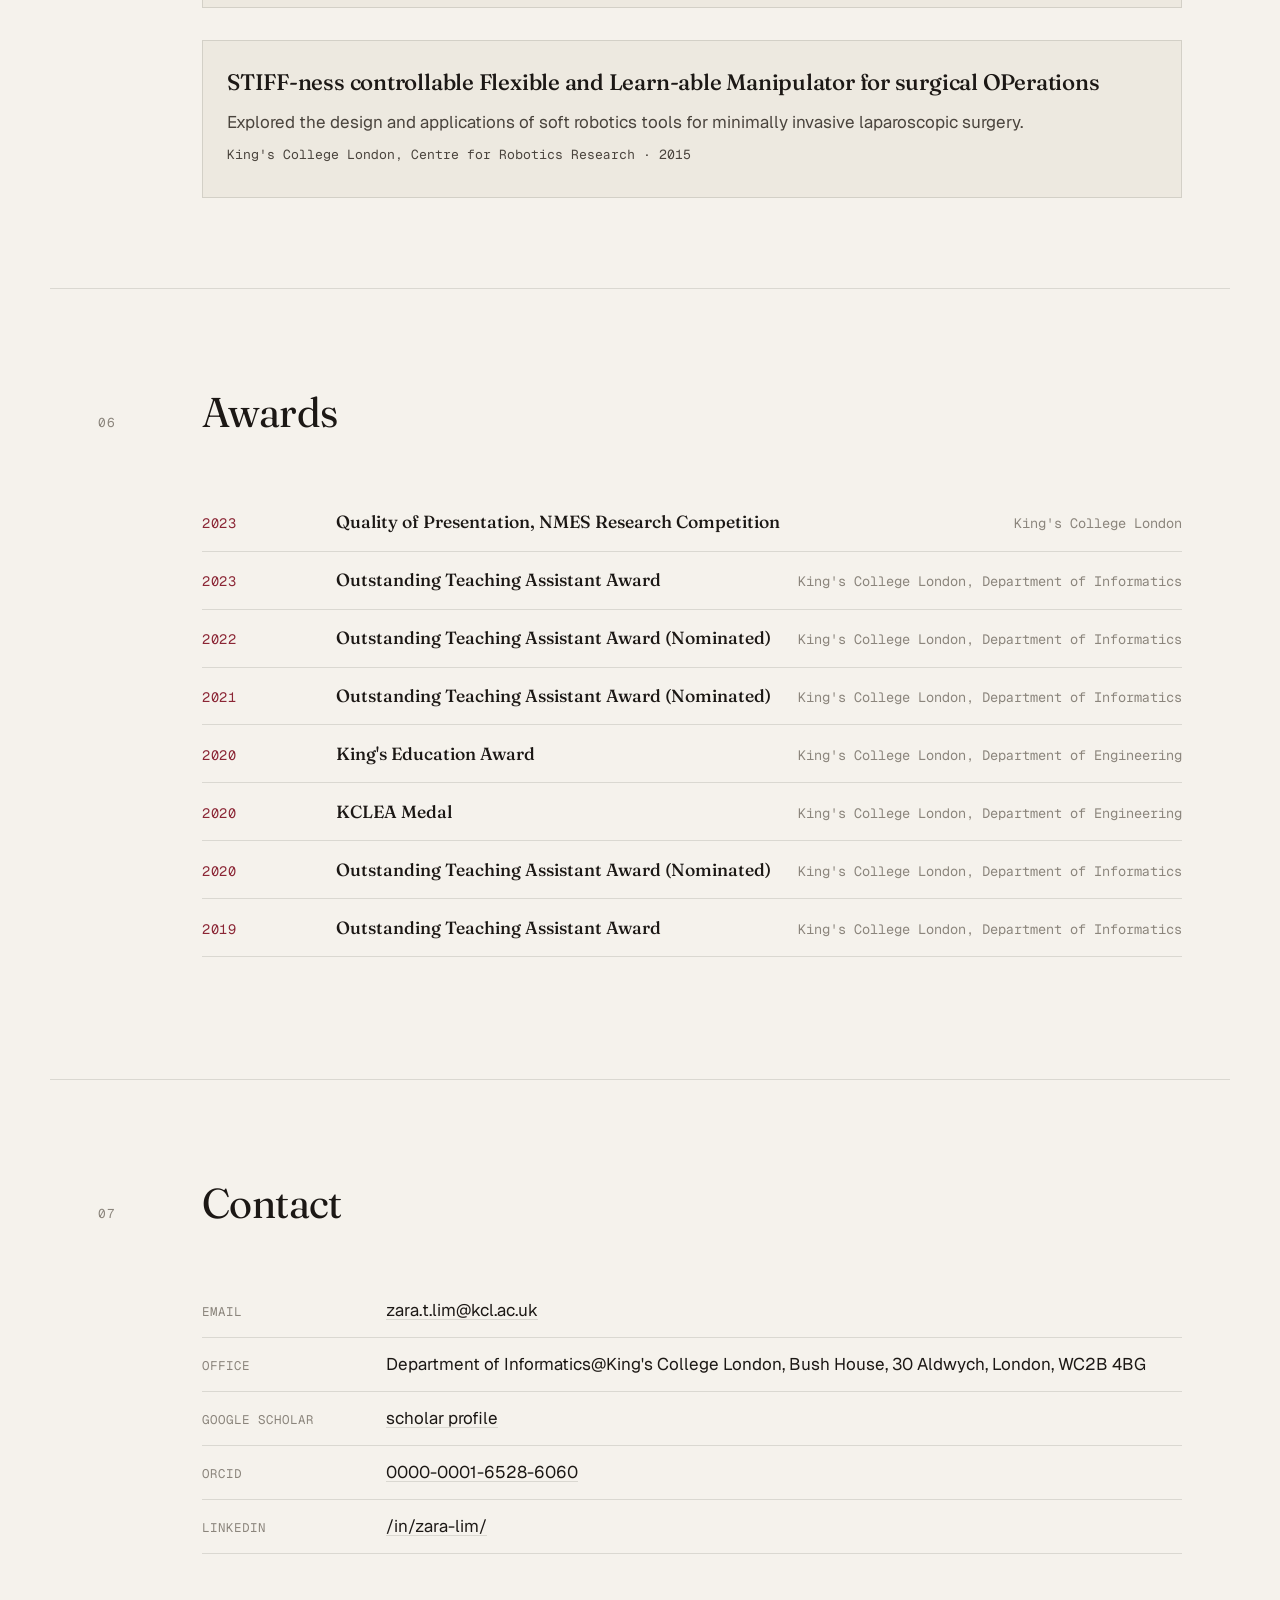
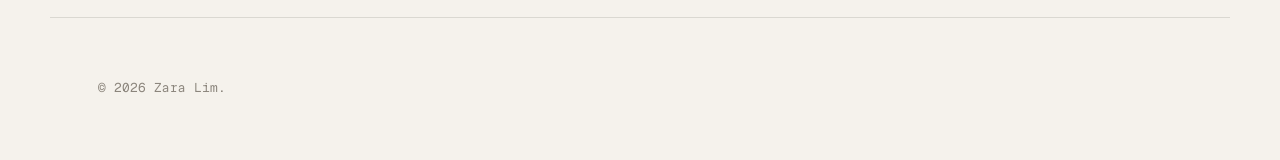
==== commit e0501c84: "general bug fixes" ====
--- a/index.html
+++ b/index.html
@@ -4,7 +4,7 @@
   <meta charset="utf-8">
   <meta name="viewport" content="width=device-width, initial-scale=1">
   <title>Dr Zara Lim — Algorithm Design and Analysis</title>
-  <meta name="description" content="Teaching Fellow in Computer Science. Research on pattern matching algorithms for strings and graphs.">
+
 
   <!-- Social previews -->
   <meta property="og:title" content="Dr Zara Lim">
@@ -67,9 +67,10 @@
 
     <!-- ============ HERO ============ -->
     <section class="hero">
+      <p class="eyebrow">Teaching Fellow · Bioinformatics · Algorithms · Theoretical Computer Science</p>
       <div class="hero__grid">
         <div class="hero__intro">
-          <p class="eyebrow">Teaching Fellow · Algorithms · Theoretical Computer Science</p>
+          
           <h1 class="display">
             Zara <em>Lim</em>,<br>
             <span class="display--muted">PhD</span>
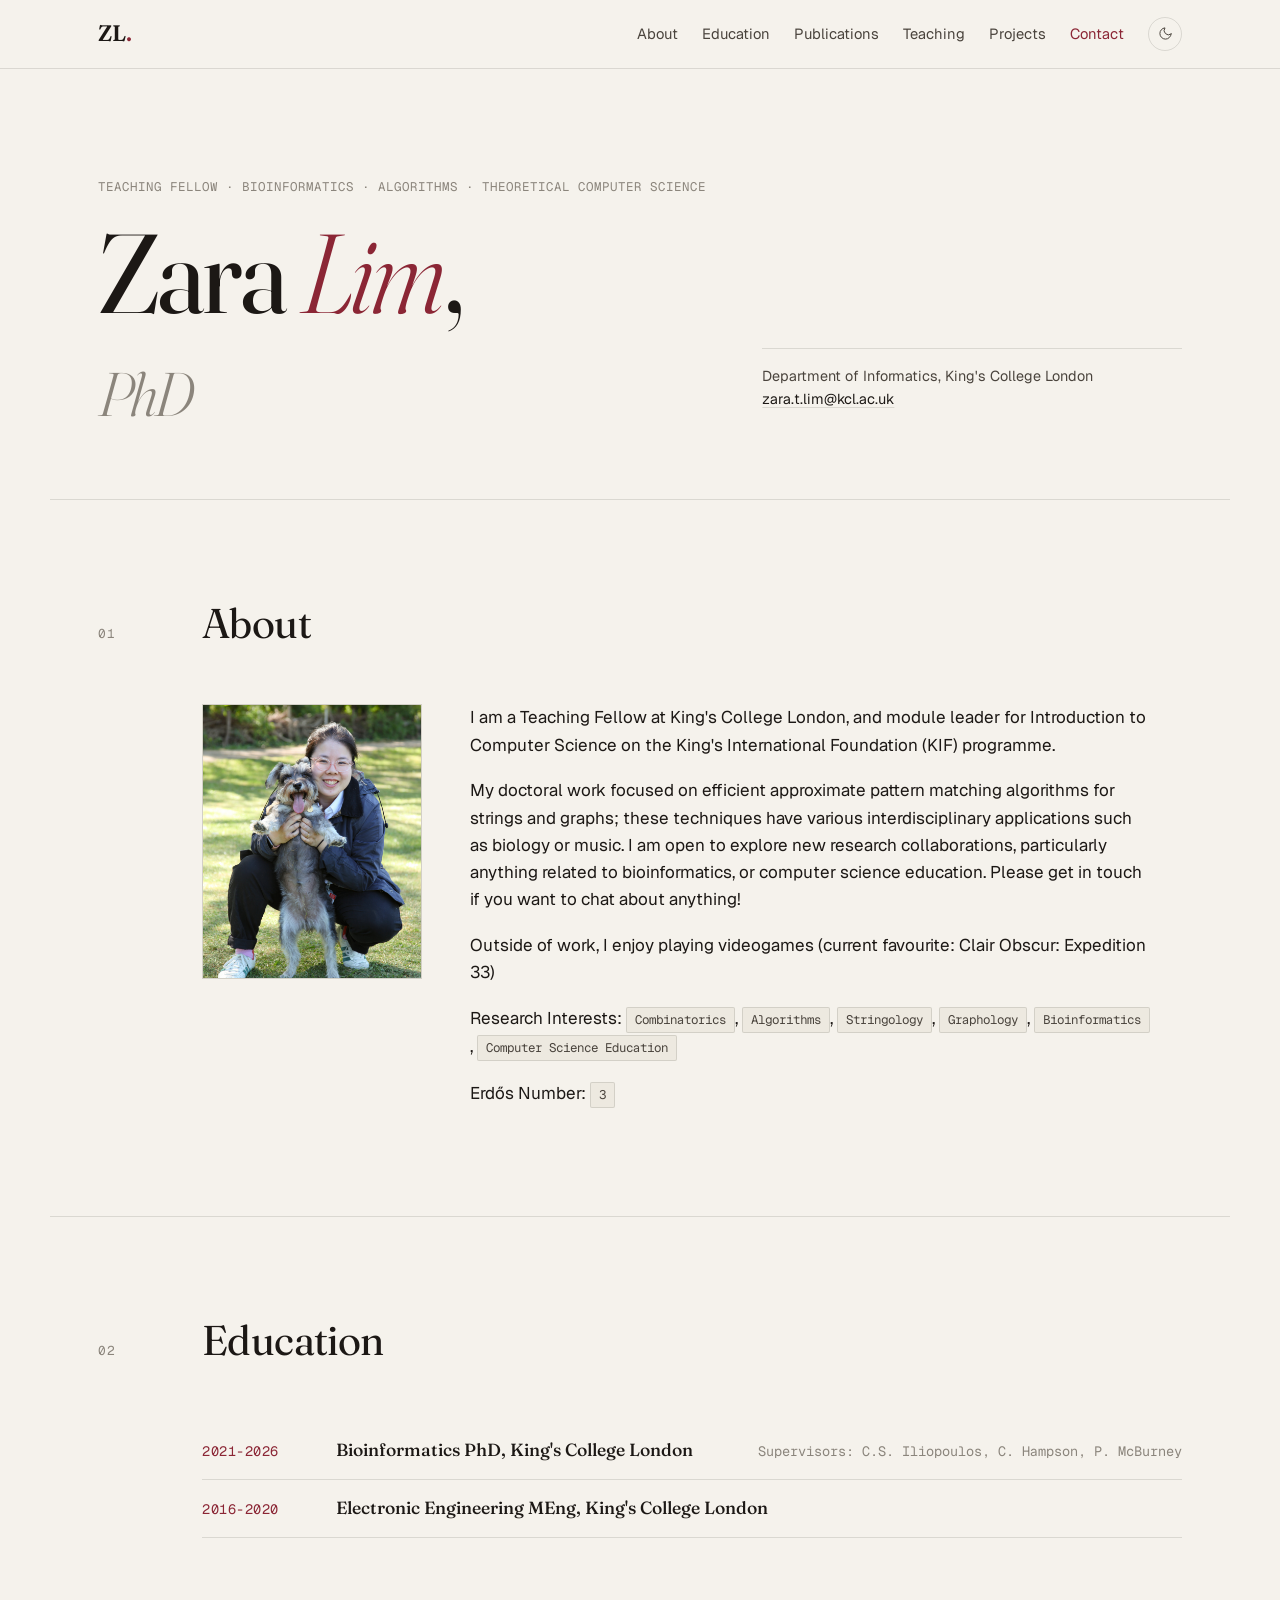
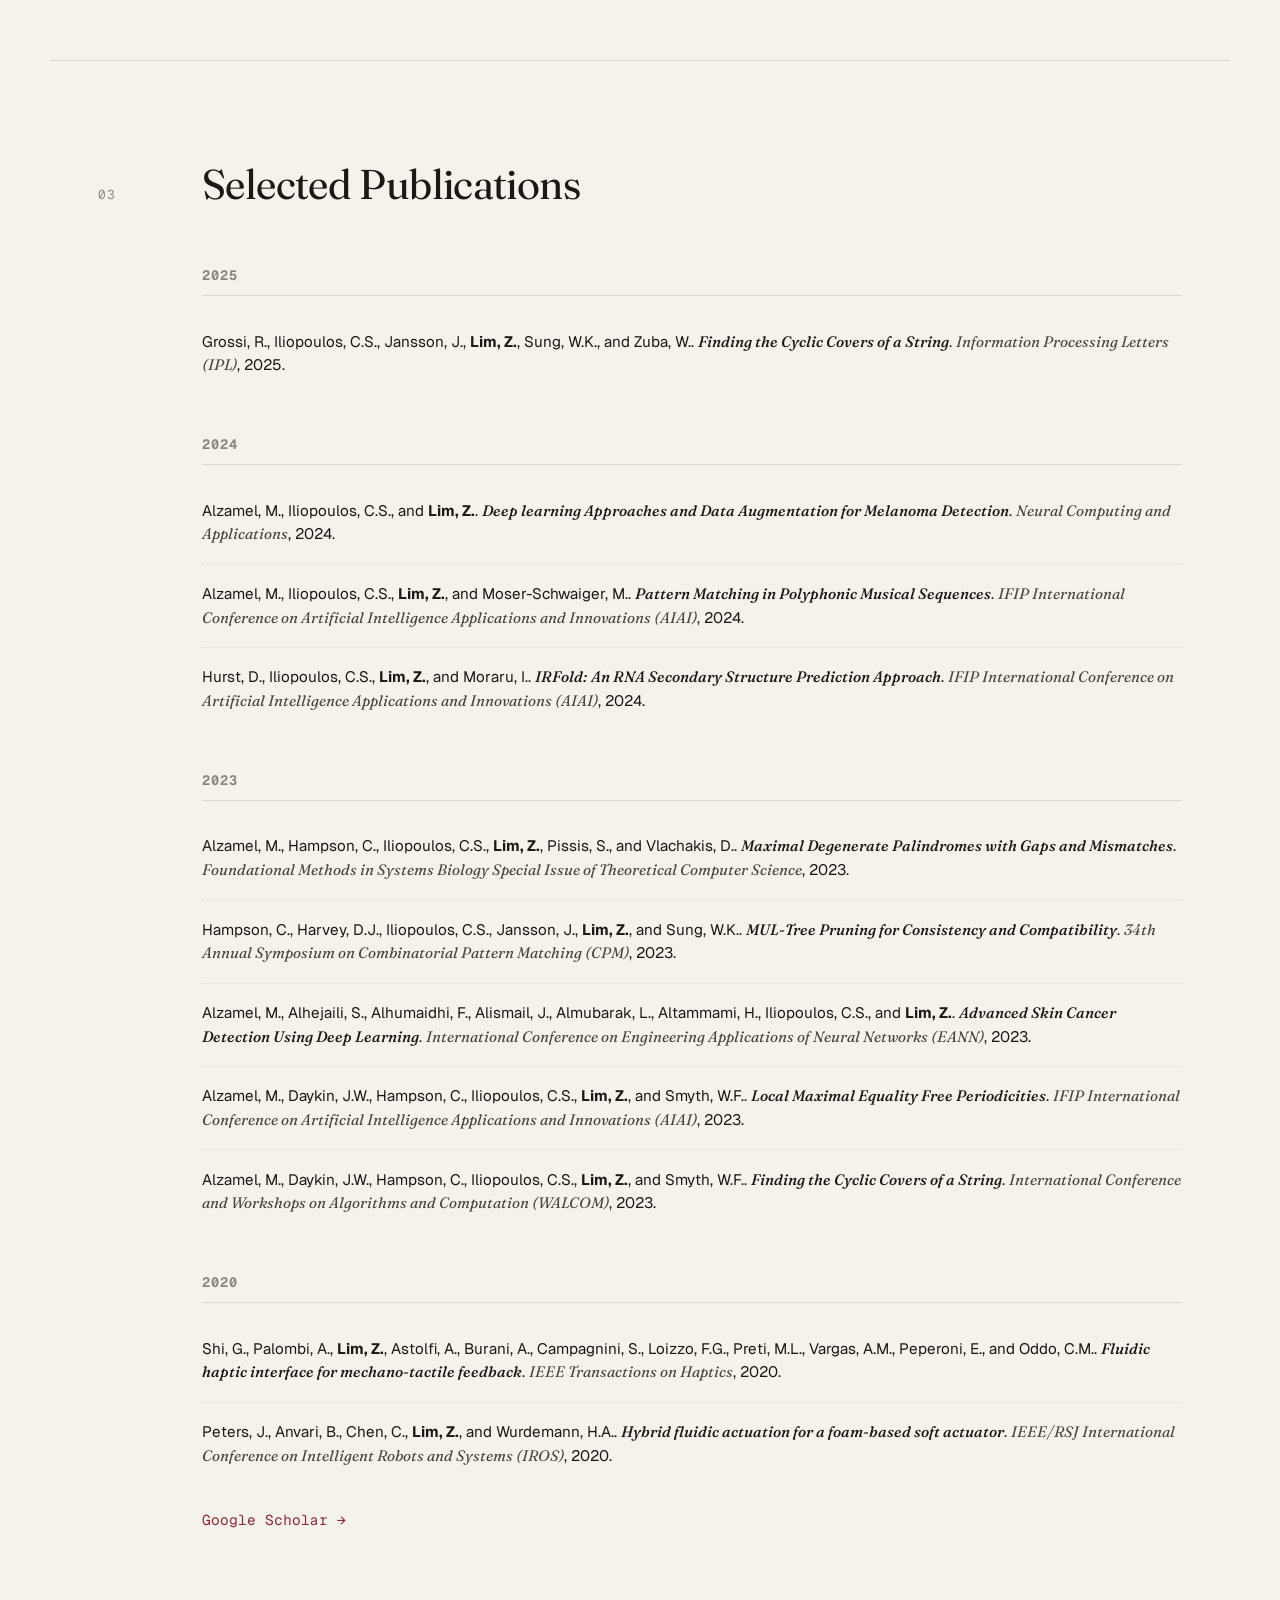
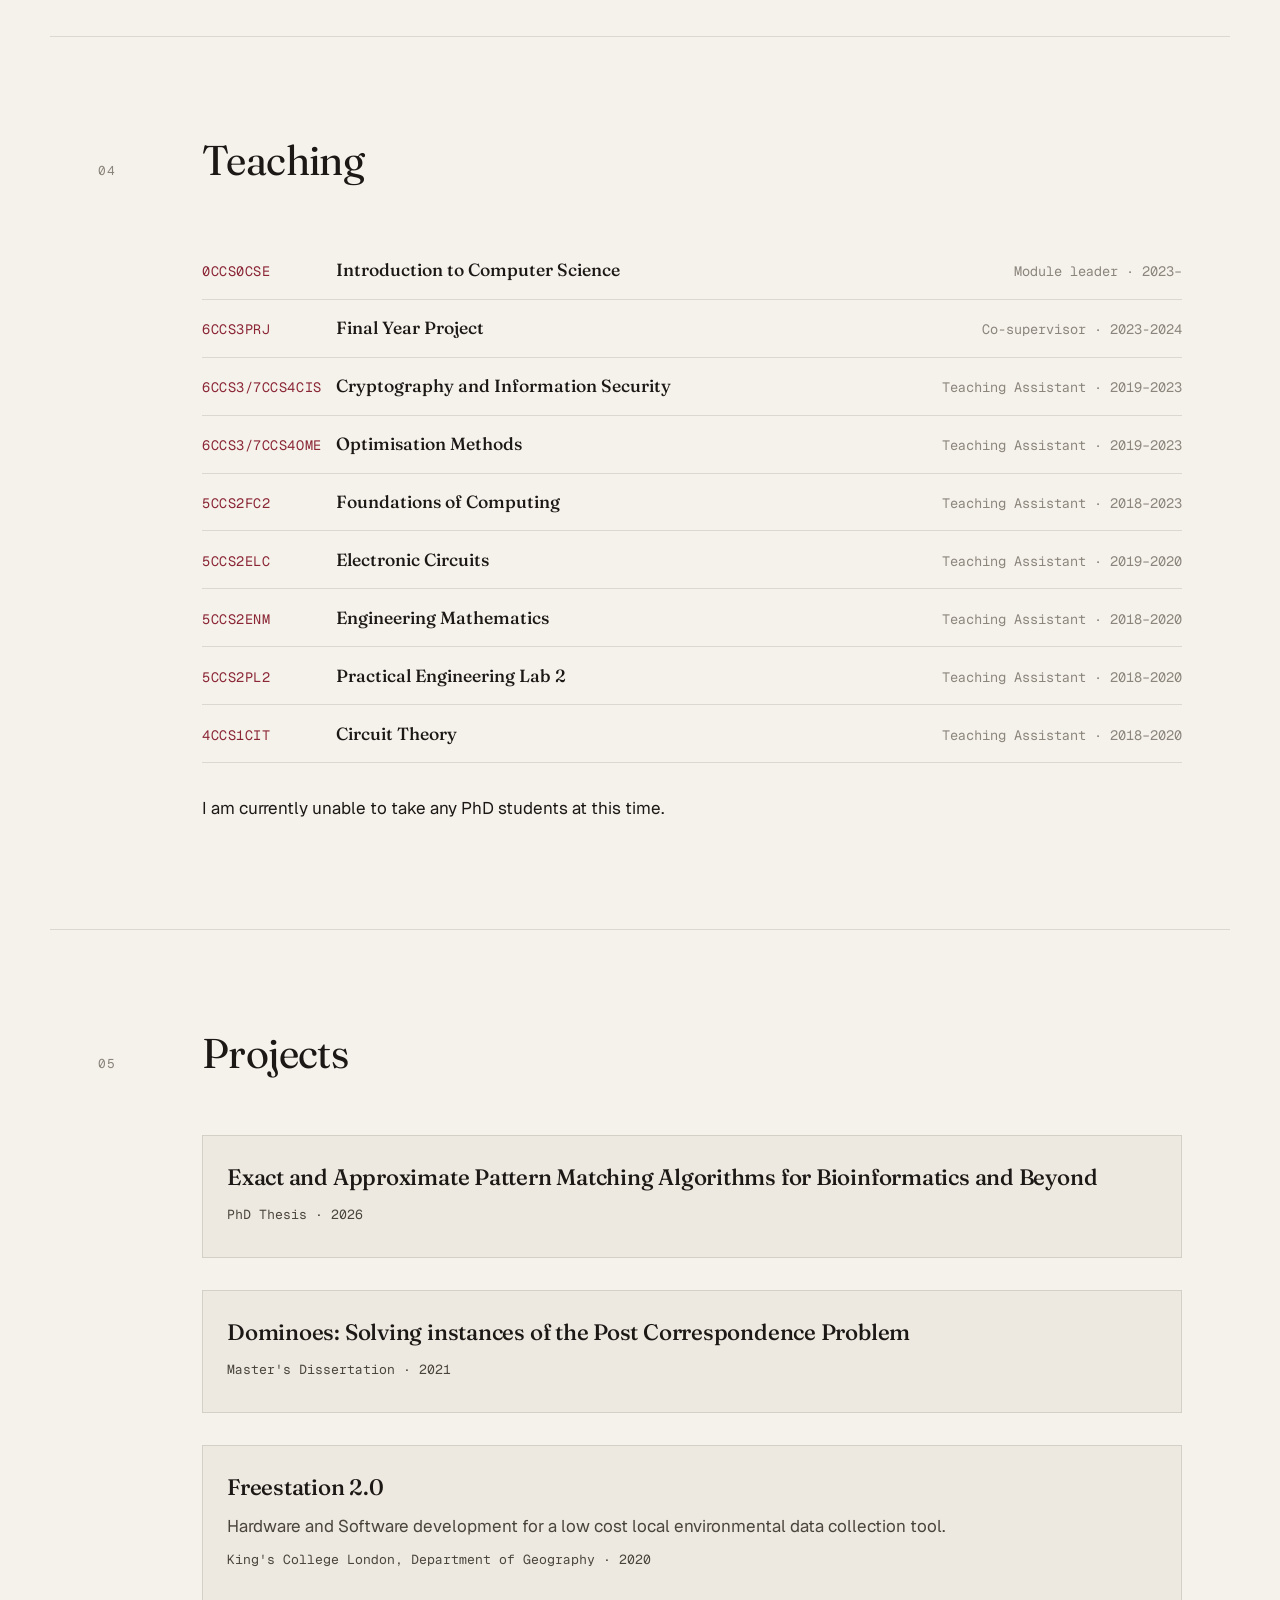
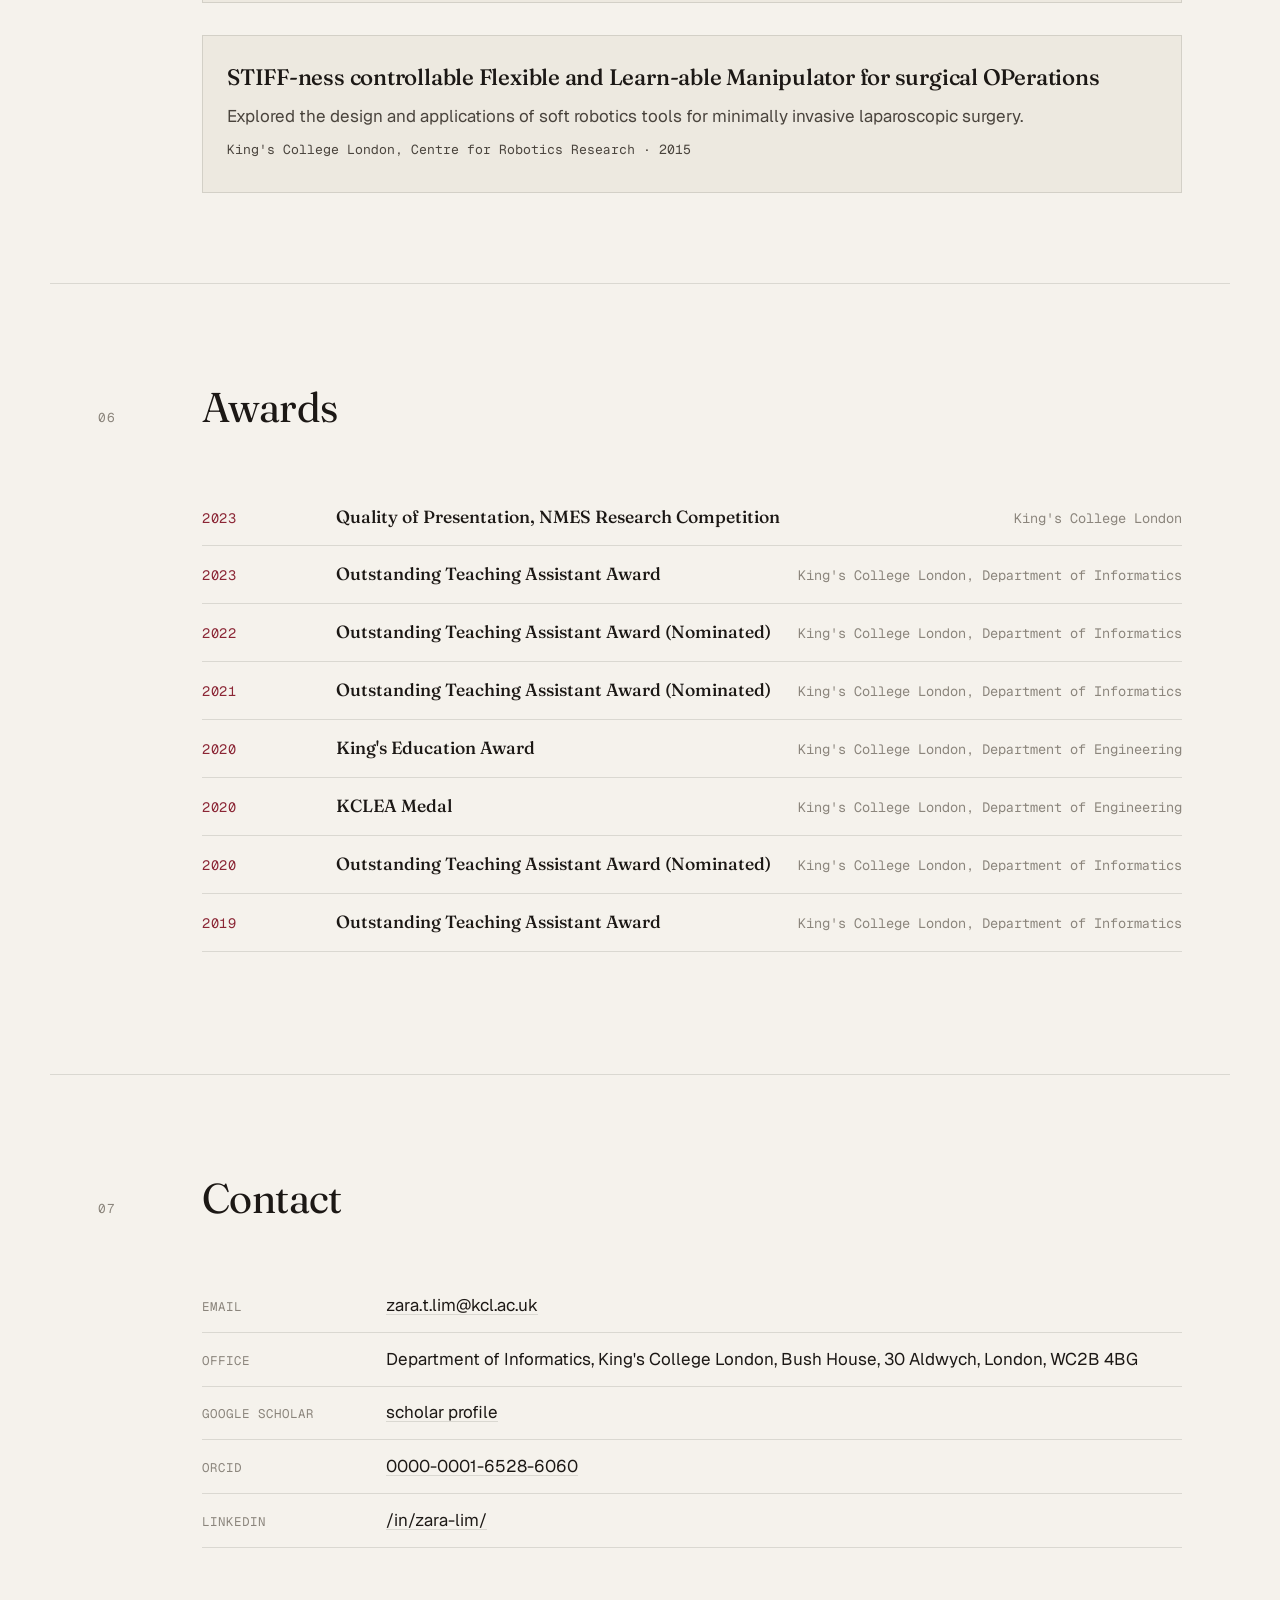
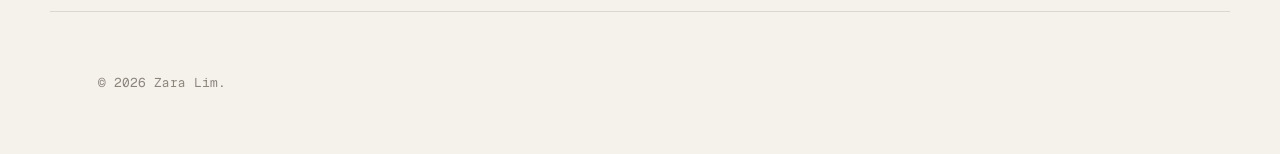
==== commit e3d78812: "fixed typos" ====
--- a/index.html
+++ b/index.html
@@ -1,20 +1,79 @@
 <!doctype html>
-<html lang="en">
+<html lang="en-GB">
 <head>
   <meta charset="utf-8">
   <meta name="viewport" content="width=device-width, initial-scale=1">
-  <title>Dr Zara Lim — Algorithm Design and Analysis</title>
-
-
-  <!-- Social previews -->
-  <meta property="og:title" content="Dr Zara Lim">
-  <meta property="og:description" content="Teaching Fellow in Computer Science.">
+
+  <!-- ============ SEO ============ -->
+
+  <title>Dr Zara Lim — Teaching Fellow, King's College London</title>
+  <meta name="description" content="Dr Zara Lim is a Teaching Fellow at King's College London researching string and graph algorithms, pattern matching and bioinformatics, and teaching computer science.">
+  <meta name="author" content="Zara Lim">
+  <meta name="robots" content="index, follow">
+  <link rel="canonical" href="https://zaratimmilim.github.io/">
+
+  <!-- Social previews (Open Graph / LinkedIn / Facebook) -->
   <meta property="og:type" content="profile">
-  
-  <!-- NEW: set theme -->
+  <meta property="og:site_name" content="Dr Zara Lim">
+  <meta property="og:title" content="Dr Zara Lim, Teaching Fellow">
+  <meta property="og:description" content="Teaching Fellow at King's College London. Research in algorithms, stringology, pattern matching and bioinformatics.">
+  <meta property="og:url" content="https://zaratimmilim.github.io/">
+  <meta property="og:image" content="https://zaratimmilim.github.io/assets/images/me.jpg">
+  <meta property="og:locale" content="en_GB">
+  <meta property="profile:first_name" content="Zara">
+  <meta property="profile:last_name" content="Lim">
+
+  <!-- Social previews (X / Twitter) -->
+  <meta name="twitter:card" content="summary">
+  <meta name="twitter:title" content="Dr Zara Lim — Teaching Fellow in Computer Science">
+  <meta name="twitter:description" content="Teaching Fellow at King's College London. Research in algorithms, stringology, pattern matching and bioinformatics.">
+  <meta name="twitter:image" content="https://zaratimmilim.github.io/assets/images/me.jpg">
+
+  <!-- Structured data: tells Google this page is about a person -->
+  <script type="application/ld+json">
+  {
+    "@context": "https://schema.org",
+    "@type": "ProfilePage",
+    "url": "https://zaratimmilim.github.io/",
+    "mainEntity": {
+      "@type": "Person",
+      "name": "Zara Lim",
+      "honorificPrefix": "Dr",
+      "jobTitle": "Teaching Fellow",
+      "url": "https://zaratimmilim.github.io/",
+      "image": "https://zaratimmilim.github.io/assets/images/me.jpg",
+      "email": "mailto:zara.t.lim@kcl.ac.uk",
+      "worksFor": {
+        "@type": "CollegeOrUniversity",
+        "name": "King's College London",
+        "department": { "@type": "Organization", "name": "Department of Informatics" }
+      },
+      "alumniOf": { "@type": "CollegeOrUniversity", "name": "King's College London" },
+      "workLocation": {
+        "@type": "Place",
+        "address": {
+          "@type": "PostalAddress",
+          "streetAddress": "Bush House, 30 Aldwych",
+          "addressLocality": "London",
+          "postalCode": "WC2B 4BG",
+          "addressCountry": "GB"
+        }
+      },
+      "knowsAbout": ["Algorithms", "Combinatorics", "Stringology", "Pattern Matching", "Graph Algorithms", "Bioinformatics", "Computer Science Education"],
+      "sameAs": [
+        "https://scholar.google.com/citations?user=2sN--UwAAAAJ",
+        "https://orcid.org/0000-0001-6528-6060",
+        "https://www.linkedin.com/in/zara-lim/"
+      ]
+    }
+  }
+  </script>
+
+  <!-- Set theme -->
   <script>
   (function () {
-    const saved = localStorage.getItem('theme');
+    var saved = null;
+    try { saved = localStorage.getItem('theme'); } catch (e) {}
     const system = window.matchMedia('(prefers-color-scheme: dark)').matches ? 'dark' : 'light';
     document.documentElement.setAttribute('data-theme', saved || system);
   })();
@@ -32,10 +91,9 @@
   <!-- ============ NAVIGATION ============ -->
   <header class="nav">
     <div class="nav__inner">
-      <a href="#top" class="nav__brand">ZL<span>.</span></a>
+      <a href="#top" class="nav__brand" aria-label="Zara Lim — home">ZL<span>.</span></a>
       <div class="nav__right">
-        <div class="nav__right">
-        <nav>
+        <nav aria-label="Main">
           <ul class="nav__links">
             <li><a href="#about">About</a></li>
             <li><a href="#education">Education</a></li>
@@ -46,7 +104,7 @@
           </ul>
         </nav>
 
-        <!-- NEW: theme toggle -->
+        <!-- Theme toggle -->
         <button class="theme-toggle" id="theme-toggle" type="button" aria-label="Switch theme">
           <svg class="theme-toggle__sun" viewBox="0 0 24 24" fill="none" stroke="currentColor"
               stroke-width="1.6" stroke-linecap="round" aria-hidden="true">
@@ -70,7 +128,7 @@
       <p class="eyebrow">Teaching Fellow · Bioinformatics · Algorithms · Theoretical Computer Science</p>
       <div class="hero__grid">
         <div class="hero__intro">
-          
+
           <h1 class="display">
             Zara <em>Lim</em>,<br>
             <span class="display--muted">PhD</span>
@@ -93,9 +151,8 @@
       </header>
       <div class="section__body two-col">
         <div class="two-col__media">
-          <!-- Replace with your photo -->
-          <div class="portrait" aria-label="Portrait placeholder">
-            <img src="assets/images/me.jpg" alt="" onerror="this.style.display='none'">
+          <div class="portrait">
+            <img src="assets/images/me.jpg" alt="Photo of Zara Lim" width="400" height="400" onerror="this.style.display='none'">
           </div>
         </div>
         <div class="two-col__text prose">
@@ -105,20 +162,20 @@
             on the King's International Foundation (KIF) programme.
           </p>
           <p>
-            My doctoral work focused on efficient approximate pattern matching 
-            algorithms for strings and graphs; these techniques have various 
+            My doctoral work focused on efficient approximate pattern matching
+            algorithms for strings and graphs; these techniques have various
             interdisciplinary applications such as biology or music.
 
-            I am open to explore new research collaborations, particularly 
-            anything related to bioinformatics, or computer science education. 
+            I am open to explore new research collaborations, particularly
+            anything related to bioinformatics, or computer science education.
             Please get in touch if you want to chat about anything!
           </p>
           <p>
             Outside of work, I enjoy playing videogames (current favourite: Clair Obscur: Expedition 33)
           </p>
-          
+
           <p>
-            Research Interests: 
+            Research Interests:
             <span class="tag">Combinatorics</span>,
             <span class="tag">Algorithms</span>,
             <span class="tag">Stringology</span>,
@@ -127,7 +184,7 @@
             <span class="tag">Computer Science Education</span>
           </p>
           <p>
-            Erdös Number: 
+            Erdős Number:
             <span class="tag">3</span>
           </p>
         </div>
@@ -136,16 +193,16 @@
 
 
 
-<!-- ============ EDUCATION ============ -->
+    <!-- ============ EDUCATION ============ -->
     <section id="education" class="section">
       <header class="section__head">
         <span class="section__num">02</span>
         <h2 class="section__title">Education</h2>
       </header>
-      
+
       <div class="section__body">
         <ul class="courses">
-          
+
           <li>
             <span class="course__code">2021-2026</span>
             <span class="course__name">Bioinformatics PhD, King's College London</span>
@@ -155,13 +212,13 @@
           <li>
             <span class="course__code">2016-2020</span>
             <span class="course__name">Electronic Engineering MEng, King's College London</span>
-          </li>         
+          </li>
         </ul>
 
       </div>
     </section>
-    
-    
+
+
 
 
     <!-- ============ PUBLICATIONS ============ -->
@@ -184,15 +241,12 @@
         <h3 class="year">2024</h3>
         <ol class="pubs">
           <li class="pub">
-            <span class="pub__authors">Alzamel, M., C., Iliopoulos, C.S., and <strong>Lim, Z.</strong></span>.
+            <span class="pub__authors">Alzamel, M., Iliopoulos, C.S., and <strong>Lim, Z.</strong></span>.
             <span class="pub__title">Deep learning Approaches and Data Augmentation for Melanoma Detection</span>.
-            <em class="pub__venue">Neural Computing and Applications.</em>, 2024.
-            <span class="pub__links">
-
-            </span>
-          </li>
-          <li class="pub">
-            <span class="pub__authors">Alzamel, M.,  Iliopoulos, C.S., <strong>Lim, Z.</strong>, and Moser-Schwaiger, M.</span>.
+            <em class="pub__venue">Neural Computing and Applications</em>, 2024.
+          </li>
+          <li class="pub">
+            <span class="pub__authors">Alzamel, M., Iliopoulos, C.S., <strong>Lim, Z.</strong>, and Moser-Schwaiger, M.</span>.
             <span class="pub__title">Pattern Matching in Polyphonic Musical Sequences</span>.
             <em class="pub__venue">IFIP International Conference on Artificial Intelligence Applications and Innovations (AIAI)</em>, 2024.
           </li>
@@ -206,10 +260,9 @@
         <h3 class="year">2023</h3>
         <ol class="pubs">
           <li class="pub">
-            <span class="pub__authors">Alzamel, M., Hampson, C., Iliopoulos, C.S., <strong>Lim, Z.</strong>, Pissis, S., and Vlachakis, D.</strong></span>.
+            <span class="pub__authors">Alzamel, M., Hampson, C., Iliopoulos, C.S., <strong>Lim, Z.</strong>, Pissis, S., and Vlachakis, D.</span>.
             <span class="pub__title">Maximal Degenerate Palindromes with Gaps and Mismatches</span>.
             <em class="pub__venue">Foundational Methods in Systems Biology Special Issue of Theoretical Computer Science</em>, 2023.
-            </span>
           </li>
           <li class="pub">
             <span class="pub__authors">Hampson, C., Harvey, D.J., Iliopoulos, C.S., Jansson, J., <strong>Lim, Z.</strong>, and Sung, W.K.</span>.
@@ -219,37 +272,36 @@
           <li class="pub">
             <span class="pub__authors">Alzamel, M., Alhejaili, S., Alhumaidhi, F., Alismail, J., Almubarak, L., Altammami, H., Iliopoulos, C.S., and <strong>Lim, Z.</strong></span>.
             <span class="pub__title">Advanced Skin Cancer Detection Using Deep Learning</span>.
-            <em class="pub__venue">International Conference on Engineering Applications of Neural Networks (EANN) </em>, 2023.
+            <em class="pub__venue">International Conference on Engineering Applications of Neural Networks (EANN)</em>, 2023.
           </li>
           <li class="pub">
             <span class="pub__authors">Alzamel, M., Daykin, J.W., Hampson, C., Iliopoulos, C.S., <strong>Lim, Z.</strong>, and Smyth, W.F.</span>.
             <span class="pub__title">Local Maximal Equality Free Periodicities</span>.
-            <em class="pub__venue">International Conference on Artificial IFIP Intelligence Applications and Innovations (AIAI) </em>, 2023.
+            <em class="pub__venue">IFIP International Conference on Artificial Intelligence Applications and Innovations (AIAI)</em>, 2023.
           </li>
           <li class="pub">
             <span class="pub__authors">Alzamel, M., Daykin, J.W., Hampson, C., Iliopoulos, C.S., <strong>Lim, Z.</strong>, and Smyth, W.F.</span>.
             <span class="pub__title">Finding the Cyclic Covers of a String</span>.
             <em class="pub__venue">International Conference and Workshops on Algorithms and Computation (WALCOM)</em>, 2023.
           </li>
-          </ol>
-          
+        </ol>
+
         <h3 class="year">2020</h3>
         <ol class="pubs">
           <li class="pub">
-            <span class="pub__authors">Shi, G., Palombi, A., <strong>Lim, Z.</strong>, Astolfi, A., Burani, A., Campagnini, S., Loizzo, F.G., Preti, M.L., Vargas, A.M., Peperoni, E., and Oddo, C.M.</strong></span>.
+            <span class="pub__authors">Shi, G., Palombi, A., <strong>Lim, Z.</strong>, Astolfi, A., Burani, A., Campagnini, S., Loizzo, F.G., Preti, M.L., Vargas, A.M., Peperoni, E., and Oddo, C.M.</span>.
             <span class="pub__title">Fluidic haptic interface for mechano-tactile feedback</span>.
             <em class="pub__venue">IEEE Transactions on Haptics</em>, 2020.
-            </span>
           </li>
           <li class="pub">
             <span class="pub__authors">Peters, J., Anvari, B., Chen, C., <strong>Lim, Z.</strong>, and Wurdemann, H.A.</span>.
             <span class="pub__title">Hybrid fluidic actuation for a foam-based soft actuator</span>.
-            <em class="pub__venue">IEEE/RSJ International Conference on Intelligent Robots and Systems (IROS)</em>, 2023.
+            <em class="pub__venue">IEEE/RSJ International Conference on Intelligent Robots and Systems (IROS)</em>, 2020.
           </li>
 
         </ol>
 
-        <p class="more"><a href="https://scholar.google.com/citations?user=2sN--UwAAAAJ&hl=en&oi=ao">Google Scholar →</a></p>
+        <p class="more"><a href="https://scholar.google.com/citations?user=2sN--UwAAAAJ&amp;hl=en" rel="me">Google Scholar →</a></p>
       </div>
     </section>
 
@@ -261,7 +313,7 @@
       </header>
       <div class="section__body">
         <ul class="courses">
-          
+
           <li>
             <span class="course__code">0CCS0CSE</span>
             <span class="course__name">Introduction to Computer Science</span>
@@ -326,23 +378,22 @@
         <ul class="projects">
           <li class="project">
             <h3>Exact and Approximate Pattern Matching Algorithms for Bioinformatics and Beyond</h3>
-            <p class="project__meta">PhD Thesis · 2026 </p>
+            <p class="project__meta">PhD Thesis · 2026</p>
           </li>
           <li class="project">
             <h3>Dominoes: Solving instances of the Post Correspondence Problem</h3>
-            <p class="project__meta">Master's Dissertation · 2021 </p>
+            <p class="project__meta">Master's Dissertation · 2021</p>
           </li>
           <li class="project">
             <h3>Freestation 2.0</h3>
-            <p>Hardware and Software development for a low cost local environmental data collection tool.
-            </p>
-            <p class="project__meta">King's College London, Department of Geography · 2020 </p>
+            <p>Hardware and Software development for a low cost local environmental data collection tool.</p>
+            <p class="project__meta">King's College London, Department of Geography · 2020</p>
           </li>
 
           <li class="project">
             <h3>STIFF-ness controllable Flexible and Learn-able Manipulator for surgical OPerations</h3>
-            <p>Explored the design and applications of soft robotics tools for minimally invasive laparoscopic surgery. </p>
-            <p class="project__meta">King's College London, Centre for Robotics Research · 2015 </p>
+            <p>Explored the design and applications of soft robotics tools for minimally invasive laparoscopic surgery.</p>
+            <p class="project__meta">King's College London, Centre for Robotics Research · 2015</p>
           </li>
         </ul>
       </div>
@@ -350,7 +401,7 @@
 
 
 
-<!-- ============ AWARDS ============ -->
+    <!-- ============ AWARDS ============ -->
     <section id="awards" class="section">
       <header class="section__head">
         <span class="section__num">06</span>
@@ -358,10 +409,10 @@
       </header>
       <div class="section__body">
         <ul class="courses">
-          
+
           <li>
             <span class="course__code">2023</span>
-            <span class="course__name">Quality of Presentation, NMES Research Competition </span>
+            <span class="course__name">Quality of Presentation, NMES Research Competition</span>
             <span class="course__role">King's College London</span>
           </li>
           <li>
@@ -400,8 +451,6 @@
             <span class="course__role">King's College London, Department of Informatics</span>
           </li>
 
-              
-
         </ul>
 
 
@@ -420,11 +469,11 @@
       </header>
       <div class="section__body">
         <ul class="contact">
-          <li><span>Email</span><a href="mailto:zara.t.lim@.ac.uk">zara.t.lim@kcl.ac.uk</a></li>
-          <li><span>Office</span>Department of Informatics@King's College London, Bush House, 30 Aldwych, London, WC2B 4BG</li>
-          <li><span>Google Scholar</span><a href="https://scholar.google.com/citations?user=2sN--UwAAAAJ&hl=en&oi=ao">scholar profile</a></li>
-          <li><span>ORCID</span><a href="https://orcid.org/0000-0001-6528-6060">0000-0001-6528-6060</a></li>
-          <li><span>LinkedIn</span><a href="https://www.linkedin.com/in/zara-lim/">/in/zara-lim/</a></li>
+          <li><span>Email</span><a href="mailto:zara.t.lim@kcl.ac.uk">zara.t.lim@kcl.ac.uk</a></li>
+          <li><span>Office</span>Department of Informatics, King's College London, Bush House, 30 Aldwych, London, WC2B 4BG</li>
+          <li><span>Google Scholar</span><a href="https://scholar.google.com/citations?user=2sN--UwAAAAJ&amp;hl=en" rel="me">scholar profile</a></li>
+          <li><span>ORCID</span><a href="https://orcid.org/0000-0001-6528-6060" rel="me">0000-0001-6528-6060</a></li>
+          <li><span>LinkedIn</span><a href="https://www.linkedin.com/in/zara-lim/" rel="me">/in/zara-lim/</a></li>
         </ul>
       </div>
     </section>
